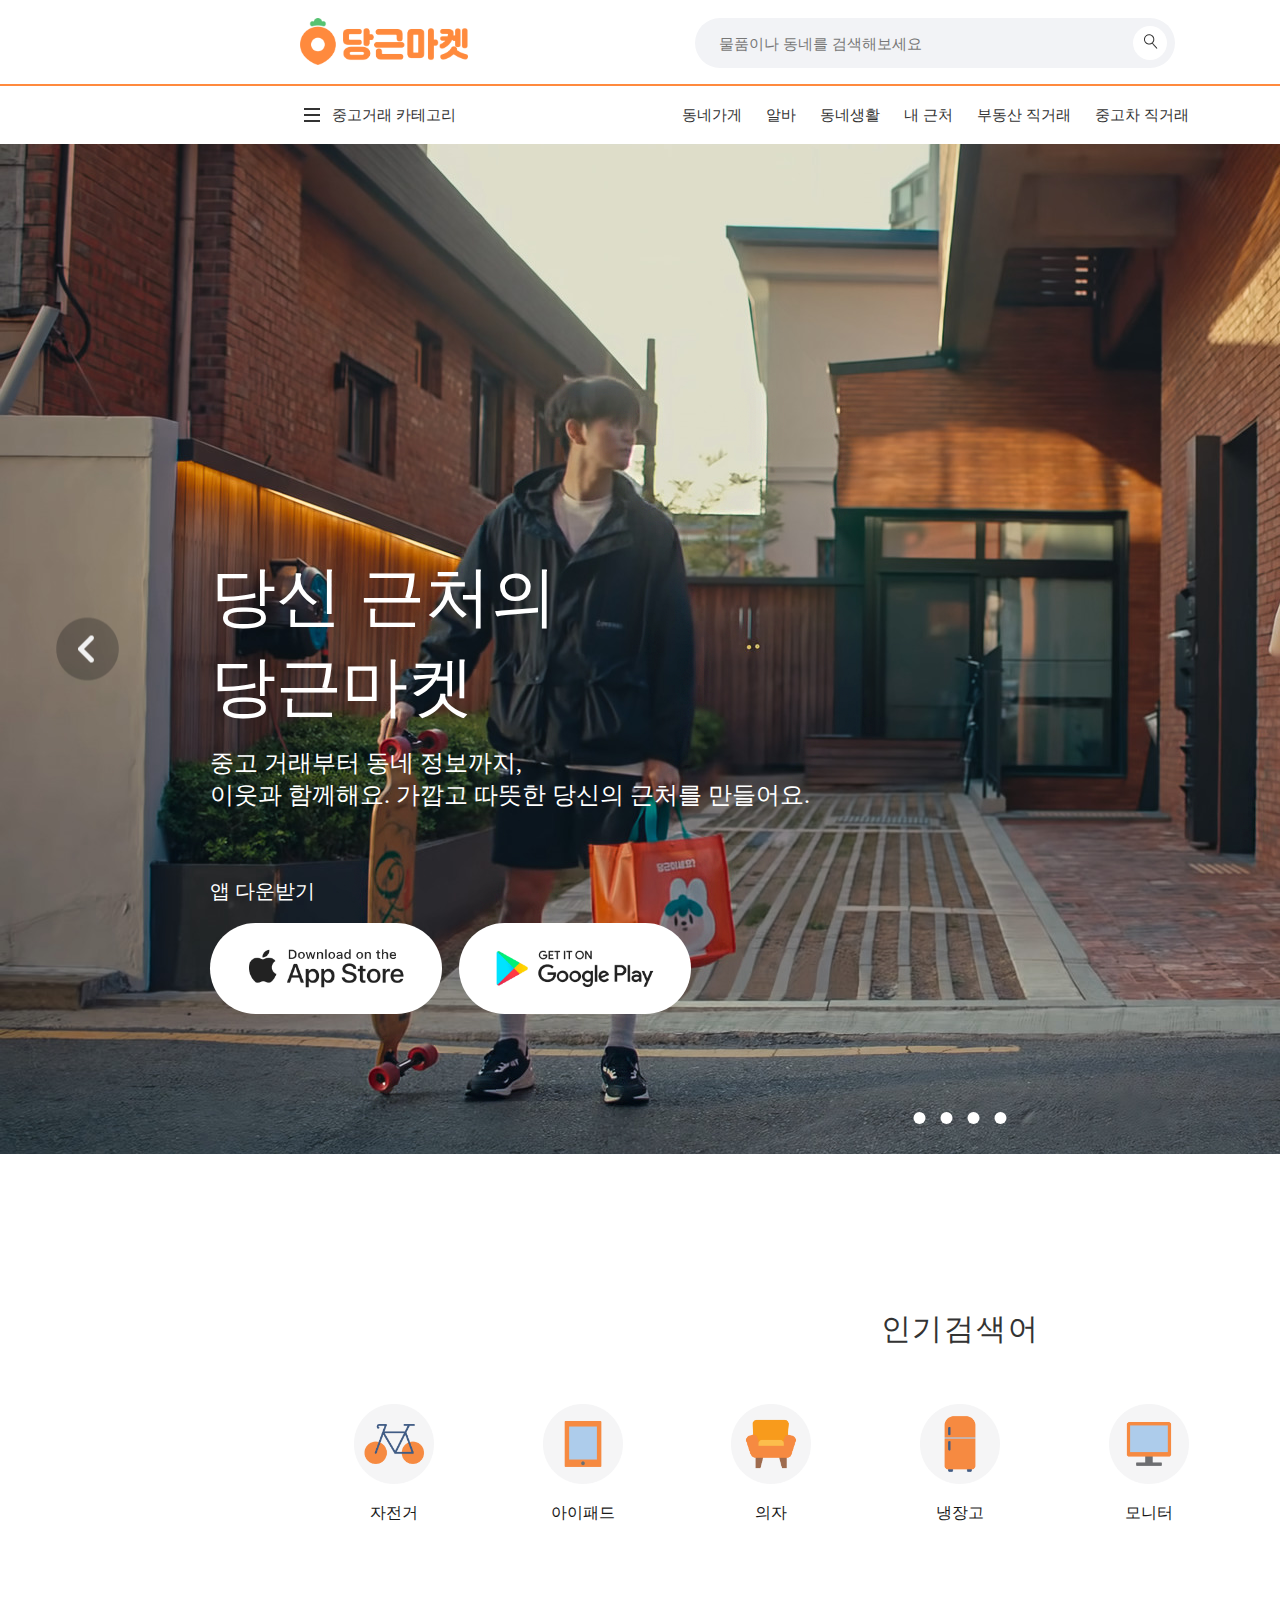
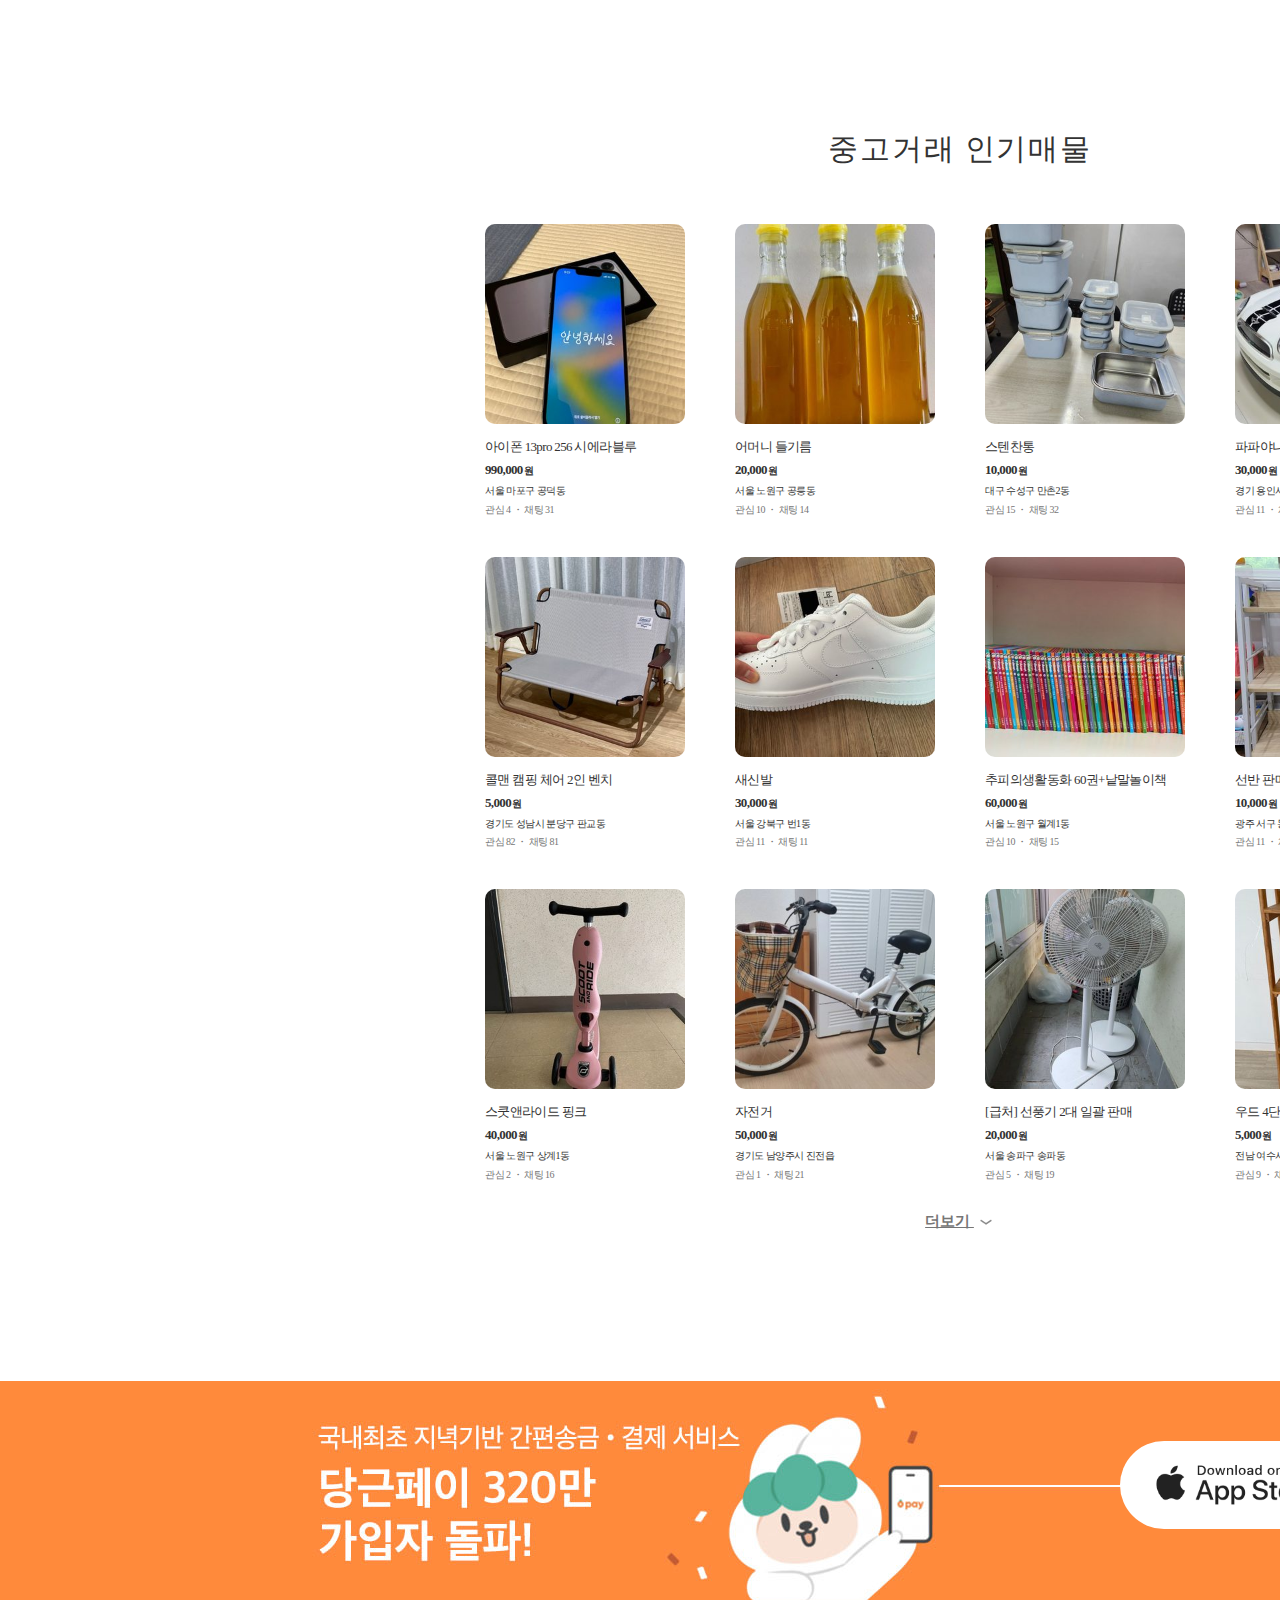
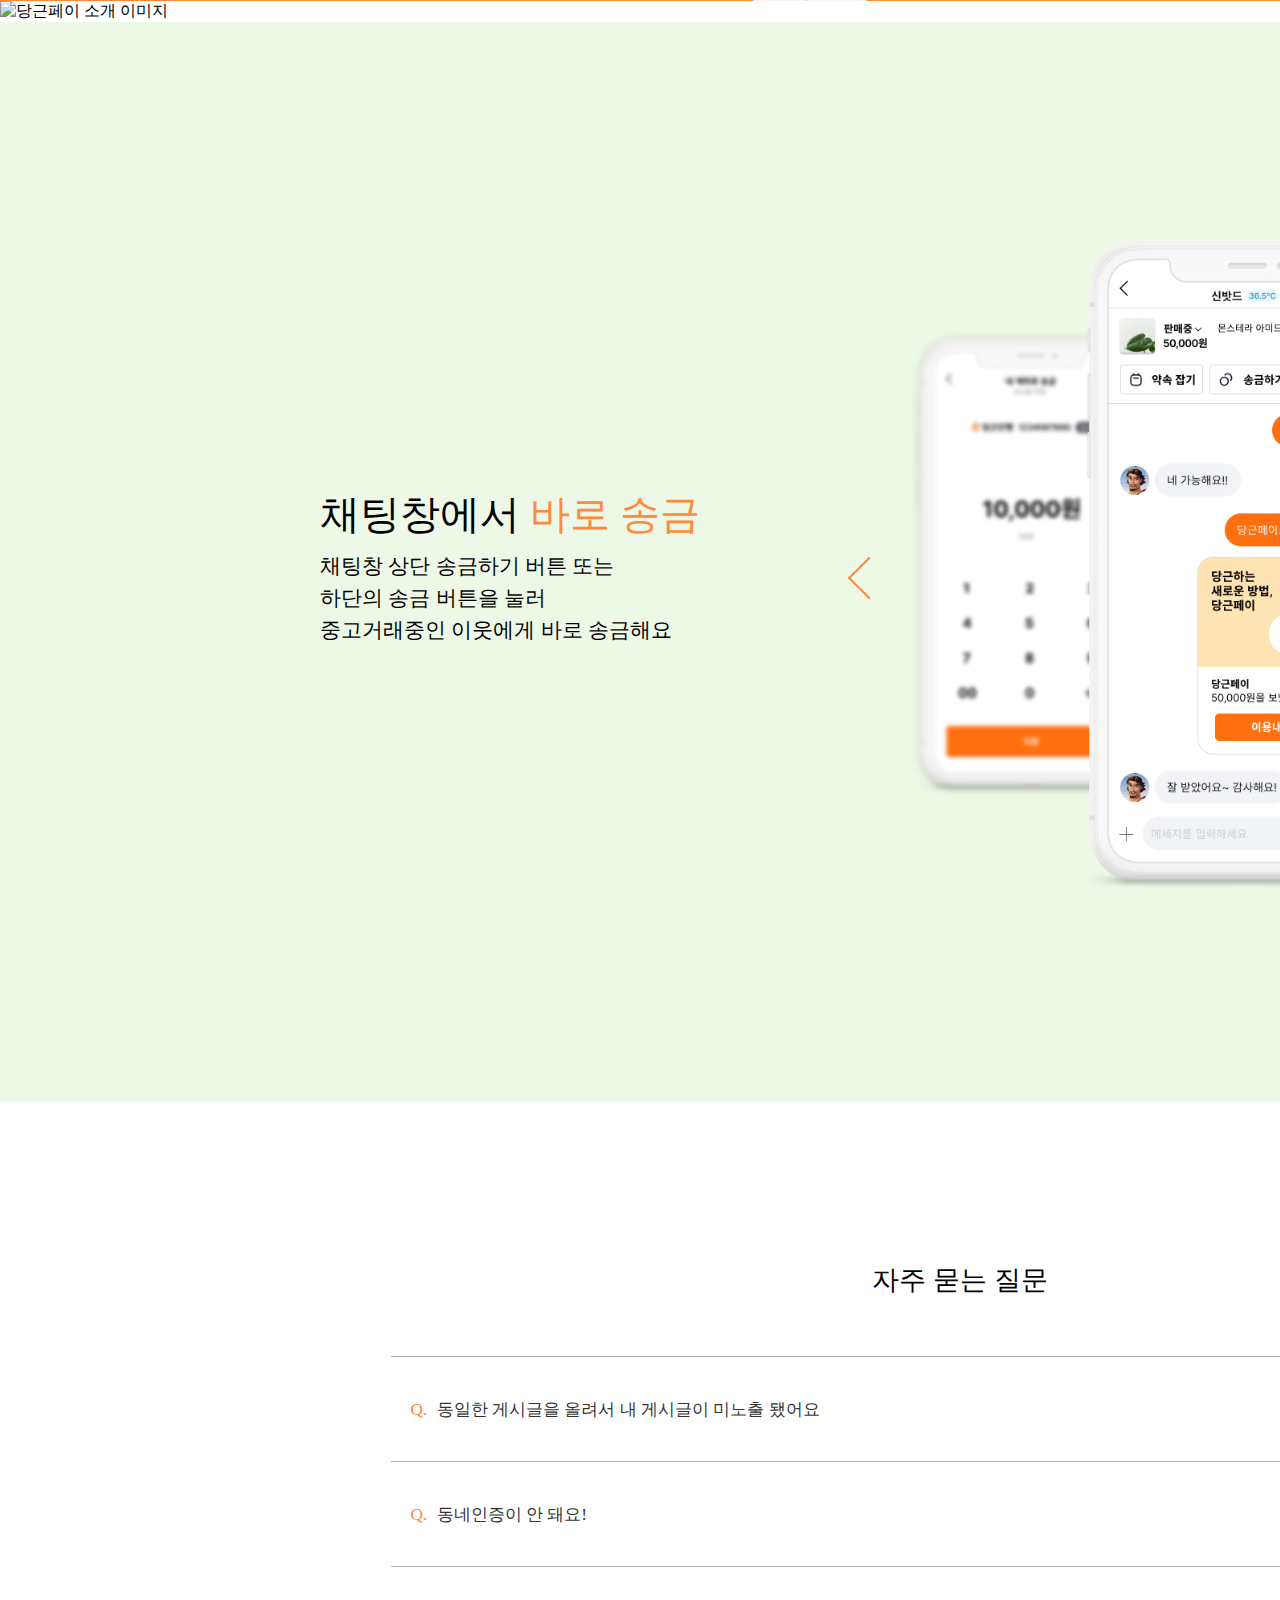
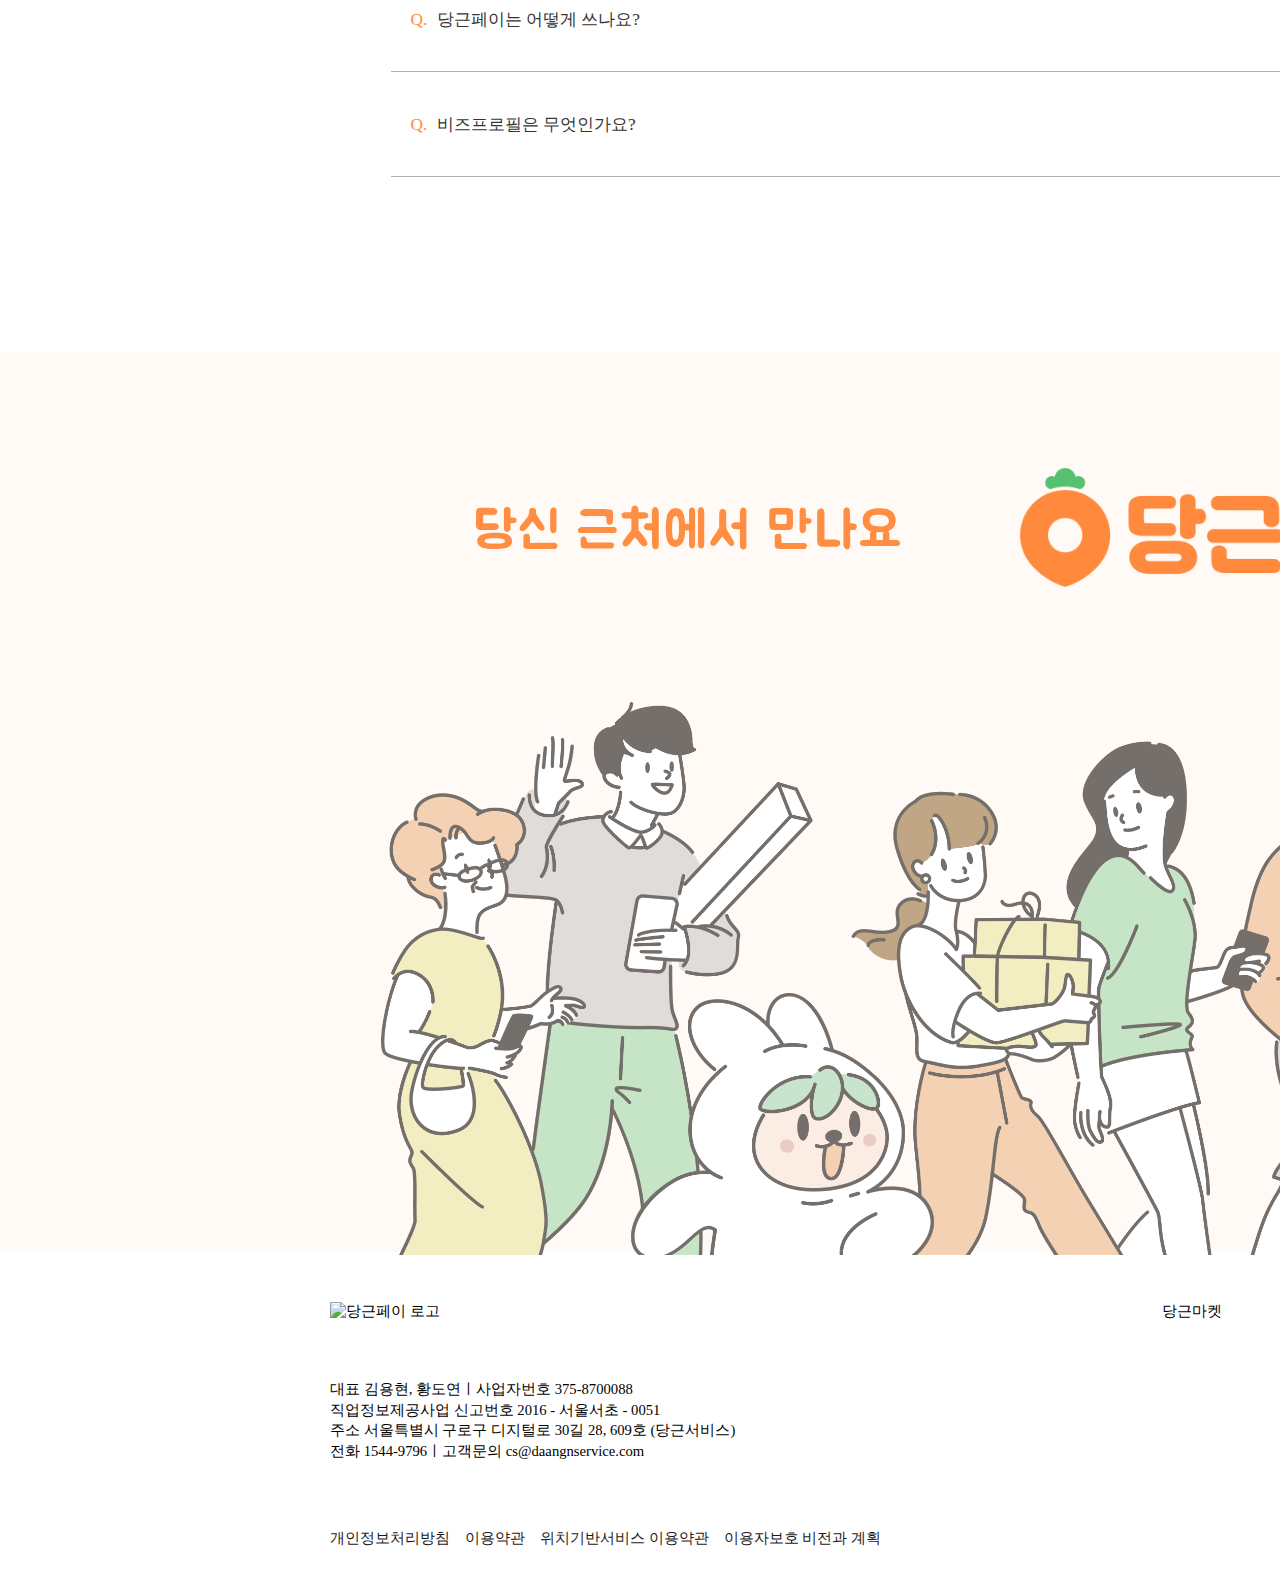
==== index.html @ 8ae9b642 "0813 20:06 지윤 수정" ====
<!DOCTYPE html>
<html lang="en">
<head>
  <meta charset="UTF-8">
  <meta http-equiv="X-UA-Compatible" content="IE=edge">
  <meta name="viewport" content="width=device-width, initial-scale=1.0">
  <meta property="og:url" content="https://jiyxxn.github.io/daangn/index.html">
  <meta property="og:title" content="당근마켓">
  <meta property="og:type" content="website">
  <meta property="og:image" content="https://github.com/jiyxxn/daangn/blob/main/images/index/source/images/main_image_04.png?raw=true">
  <meta property="og:description" content="당근마켓 포트폴리오">
  <link rel="icon" type="image/png" href="images/index/source/icon/meta.png">
  <link rel="stylesheet" href="css/index.css">
  <script src="https://code.jquery.com/jquery-latest.min.js"></script>
  <script defer src="js/main.js"></script>
  <title>당근마켓</title>
</head>
<body>
<!-- skipNavi -->
<div id="skipNavi">
  <a href="#container">본문 바로가기</a>
</div>
<!-- // skipNavi -->

<!-- wrap -->
<div id="wrap">
  <!-- header -->
  <header id="header">
    <!-- header_inner1 -->
    <div class="header_inner1">
      <!-- logo -->
      <h1 class="logo"><a href="index.html">당근마켓</a></h1>
      <!-- // logo -->

      <!-- 검색창 -->
      <div class="srch_input">
        <input type="search" placeholder="물품이나 동네를 검색해보세요" />
        <a class="bg-SEARCH" href='javascript:void(0);'>검색버튼</a>
      </div>
      <!-- // 검색창 -->

      <!-- 채팅하기 -->
      <div class="botton">
        <a href="sub3.html" target="_blank" class="btn_chat">채팅하기</a>
        <!-- //채팅하기 -->
      </div>
    </div>
    <!-- // header_inner1 -->

    <!-- header_inner2 -->
    <div class="header_inner2">
      <!-- 중고거래 카테고리 전체 -->
      <div class="category_menu" tabindex=0>
        <a href="#" class="category_title" tabindex=-1>중고거래 카테고리</a>
        <!-- menu_wrap에 on붙으면 하위메뉴 풀다운 -->
        <div class="menu_wrap">
          <ul>
            <li class="menu_title title_top" tabindex=-1><a href="sub3.html" target="_blank" tabindex=-1>인기매물</a></li>
            <!-- // 인기매물 -->

            <li class="menu_title title_life" tabindex=-1><a href='javascript:void(0);' tabindex=-1>라이프</a>
              <ul class="slide_menu cont_life">
                <li class="menu_p"><a href="sub3.html" target="_blank" tabindex=-1>생활가전</a></li>
                <li class="menu_p"><a href="sub3.html" target="_blank" tabindex=-1>스포츠/레저</a></li>
                <li class="menu_p"><a href="sub3.html" target="_blank" tabindex=-1>생활/주방</a></li>
                <li class="menu_p"><a href="sub3.html" target="_blank" tabindex=-1>티켓/교환권</a></li>
                <li class="menu_p"><a href="sub3.html" target="_blank" tabindex=-1>가구/인테리어</a></li>
                <li class="menu_p"><a href="sub3.html" target="_blank" tabindex=-1>도서</a></li>
                <li class="menu_p"><a href="sub3.html" target="_blank" tabindex=-1>유아동</a></li>
                <li class="menu_p"><a href="sub3.html" target="_blank" tabindex=-1>기타 중고물품</a></li>
                <li class="menu_p"><a href="sub3.html" target="_blank" tabindex=-1>가공식품</a></li>
              </ul>
            </li>
            <!-- // 라이프 -->

            <li class="menu_title title_digital" tabindex=-1><a href='javascript:void(0);' tabindex=-1>디지털/핸드폰</a>
              <ul class="slide_menu cont_digital">
                <li class="menu_p"><a href="sub3.html" target="_blank" tabindex=-1>디지털 기기</a></li>
                <li class="menu_p"><a href="sub3.html" target="_blank" tabindex=-1>취미/게임/음반</a></li>
                <li class="menu_p"><a href="sub3.html" target="_blank" tabindex=-1>생활/주방</a></li>
                <li class="menu_p"><a href="sub3.html" target="_blank" tabindex=-1>유아동</a></li>
                <li class="menu_p"><a href="sub3.html" target="_blank" tabindex=-1>기타 중고물품</a></li>
                <li class="menu_p"><a href="sub3.html" target="_blank" tabindex=-1>유아도서</a></li>
              </ul>
            </li>
            <!-- // 디지털/핸드폰 -->

            <li class="menu_title title_fashion"><a href='javascript:void(0);' tabindex=-1>패션</a>
              <ul class="slide_menu cont_fashion" tabindex=-1>
                <li class="menu_p"><a href="sub3.html" target="_blank" tabindex=-1>여성패션</a></li>
                <li class="menu_p"><a href="sub3.html" target="_blank" tabindex=-1>남성패션/잡화</a></li>
                <li class="menu_p"><a href="sub3.html" target="_blank" tabindex=-1>여성잡화</a></li>
                <li class="menu_p"><a href="sub3.html" target="_blank" tabindex=-1>유아동</a></li>
                <li class="menu_p"><a href="sub3.html" target="_blank" tabindex=-1>기타 중고물품</a></li>
              </ul>
            </li>
            <!-- // 패션 -->

            <li class="menu_title title_beauty"><a href='javascript:void(0);' tabindex=-1>뷰티/미용</a></li>
            <!-- // 뷰티/미용 -->

            <li class="menu_title title_pet"><a href='javascript:void(0);' tabindex=-1>반려용품</a>
              <ul class="slide_menu cont_pet">
                <li class="menu_p"><a href="sub3.html" target="_blank" tabindex=-1>반려동물용품</a></li>
                <li class="menu_p"><a href="sub3.html" target="_blank" tabindex=-1>식물</a></li>
              </ul>
            </li>
            <!-- // 반려용품 -->

            <li class="menu_title title_car"><a href='javascript:void(0);' tabindex=-1>부동산/자동차</a>
              <ul class="slide_menu cont_car">
                <li class="menu_p"><a href="sub3.html" target="_blank" tabindex=-1>삽니다</a></li>
                <li class="menu_p"><a href="sub3.html" target="_blank" tabindex=-1>부동산</a></li>
                <li class="menu_p"><a href="sub3.html" target="_blank" tabindex=-1>부동산</a></li>
              </ul>
            </li>
            <!-- // 부동산/자동차 -->
          </ul>
        </div>

        <!-- 클릭시 변경될 좌측 화살표 -->
        <a href="#" class="btn_left_arrow" tabindex=-1>중고거래 카테고리 좌측 화살표</a>
      </div>
      <!-- // 중고거래 카테고리 전체 -->

      <!-- 네비게이션 -->
      <nav id="nav">
        <ul>
          <li><a href="sub3.html" target="_blank">동네가게</a></li>
          <li><a href="sub3.html" target="_blank">알바</a></li>
          <li><a href="sub3.html" target="_blank">동네생활</a></li>
          <li><a href="sub3.html" target="_blank">내 근처</a></li>
          <li><a href="sub3.html" target="_blank">부동산 직거래</a></li>
          <li><a href="sub3.html" target="_blank">중고차 직거래</a></li>
        </ul>
      </nav>
      <!-- // 네비게이션 -->

      <!-- 탑메뉴 -->
      <ul class="topMenu">
        <li><a href="sub3.html" target="_blank">로그인</a></li>
        <li><a href="sub3.html" target="_blank">회원가입</a></li>
        <li><a href="sub3.html" target="_blank">나의당근</a></li>
      </ul>
      <!-- // 탑메뉴 -->
    </div>
    <!-- // header_inner2 -->
  </header>
  <!-- // header -->

  <!-- 배너 section -->
  <section id="banner">
    <h2 class="blind">이미지 슬라이드</h2>
    <div class="banner_wrap">
      <!-- banner_frame (배너 기차) -->
      <div class="banner_frame">
        <!-- 4번 슬라이드(복제) -->
        <section class="banner_item" id="lastClone">
          <h2 class="blind">4번 슬라이드(복제)</h2>
          <!-- 텍스트 감싸는 div -->
          <article>
            <h3>
              내 근처에서<br />
              찾는 동네 가게
            </h3>
            <ul>
              <li>우리 동네 가게를 찾고 있나요?</li>
              <li>동네 주민이 남긴 진짜 후기를 함께 확인해보세요!</li>
            </ul>
            <p class="download">앱 다운받기</p>
            <ul class="app_store">
              <li>
                <a href="sub3.html" target="_blank"><img src="images/index/source/images/button_appstore.png" alt="appstore btn" class="apple" /></a>
              </li>
              <li>
                <a href="sub3.html" target="_blank"><img src="images/index/source/images/button_googleplay.png" alt="googleplay btn" class="google" /></a>
              </li>
            </ul>
          </article>
        </section>
        <!-- // 4번 슬라이드 -->

        <!-- 1번 슬라이드 -->
        <section class="banner_item actual">
          <h2 class="blind">1번 슬라이드</h2>
          <!-- 텍스트 감싸는 div -->
          <article>
            <h3>
              당신 근처의<br />
              당근마켓
            </h3>
            <ul>
              <li>중고 거래부터 동네 정보까지,</li>
              <li>
                이웃과 함께해요. 가깝고 따뜻한 당신의 근처를 만들어요.
              </li>
            </ul>
            <p class="download">앱 다운받기</p>
            <ul class="app_store">
              <li>
                <a href="sub3.html" target="_blank"><img src="images/index/source/images/button_appstore.png" alt="appstore btn" class="apple" /></a>
              </li>
              <li>
                <a href="sub3.html" target="_blank"><img src="images/index/source/images/button_googleplay.png" alt="googleplay btn" class="google" /></a>
              </li>
            </ul>
          </article>
        </section>
        <!-- // 1번 슬라이드 -->

        <!-- 2번 슬라이드 -->
        <section class="banner_item actual">
          <h2 class="blind">2번 슬라이드</h2>
          <!-- 텍스트 감싸는 div -->
          <article>
            <h3>
              이웃과 함께하는<br />
              동네생활
            </h3>
            <ul>
              <li>중고 거래부터 동네 정보까지,</li>
              <li>
                이웃과 함께해요. 가깝고 따뜻한 당신의 근처를 만들어요.
              </li>
            </ul>
            <p class="download">앱 다운받기</p>
            <ul class="app_store">
              <li>
                <a href="sub3.html" target="_blank"><img src="images/index/source/images/button_appstore.png" alt="appstore btn" class="apple" /></a>
              </li>
              <li>
                <a href="sub3.html" target="_blank"><img src="images/index/source/images/button_googleplay.png" alt="googleplay btn" class="google" /></a>
              </li>
            </ul>
          </article>
        </section>
        <!-- // 2번 슬라이드 -->

        <!-- 3번 슬라이드 -->
        <section class="banner_item actual">
          <h2 class="blind">3번 슬라이드</h2>
          <!-- 텍스트 감싸는 div -->
          <article>
            <h3>
              우리 동네중고<br />
              직거래 마켓
            </h3>
            <ul>
              <li>동네 주민들과 가깝고 따뜻한 거래를 지금 경험해보세요.</li>
            </ul>
            <p class="download">앱 다운받기</p>
            <ul class="app_store">
              <li>
                <a href="sub3.html" target="_blank"><img src="images/index/source/images/button_appstore.png" alt="appstore btn" class="apple" /></a>
              </li>
              <li>
                <a href="sub3.html" target="_blank"><img src="images/index/source/images/button_googleplay.png" alt="googleplay btn" class="google" /></a>
              </li>
            </ul>
          </article>
        </section>
        <!-- // 3번 슬라이드 -->

        <!-- 4번 슬라이드 -->
        <section class="banner_item actual">
          <h2 class="blind">4번 슬라이드</h2>
          <!-- 텍스트 감싸는 div -->
          <article>
            <h3>
              내 근처에서<br />
              찾는 동네 가게
            </h3>
            <ul>
              <li>우리 동네 가게를 찾고 있나요?</li>
              <li>동네 주민이 남긴 진짜 후기를 함께 확인해보세요!</li>
            </ul>
            <p class="download">앱 다운받기</p>
            <ul class="app_store">
              <li>
                <a href="sub3.html" target="_blank"><img src="images/index/source/images/button_appstore.png" alt="appstore btn" class="apple" /></a>
              </li>
              <li>
                <a href="sub3.html" target="_blank"><img src="images/index/source/images/button_googleplay.png" alt="googleplay btn" class="google" /></a>
              </li>
            </ul>
          </article>
        </section>
        <!-- // 4번 슬라이드 -->

        <!-- 1번 슬라이드(복제) -->
        <section class="banner_item" id="firstClone">
          <h2 class="blind">1번 슬라이드(복제)</h2>
          <!-- 텍스트 감싸는 div -->
          <article>
            <h3>
              당신 근처의<br />
              당근마켓
            </h3>
            <ul>
              <li>중고 거래부터 동네 정보까지,</li>
              <li>
                이웃과 함께해요. 가깝고 따뜻한 당신의 근처를 만들어요.
              </li>
            </ul>
            <p class="download">앱 다운받기</p>
            <ul class="app_store">
              <li>
                <a href="sub3.html" target="_blank"><img src="images/index/source/images/button_appstore.png" alt="appstore btn" class="apple" /></a>
              </li>
              <li>
                <a href="sub3.html" target="_blank"><img src="images/index/source/images/button_googleplay.png" alt="googleplay btn" class="google" /></a>
              </li>
            </ul>
          </article>
        </section>
        <!-- // 1번 슬라이드 -->
      </div>
      <!-- // banner_frame -->
    </div>

    <!-- 배너 arrow -->
    <div class="arrow">
      <a href='javascript:void(0);' class="prev">이전 배너</a>
      <a href='javascript:void(0);' class="next">다음 배너</a>
    </div>
    <!-- 페이지네이션 -->
    <div class="rolling">
      <ul class="banner_roll">
        <li>
          <a href='javascript:void(0);' data-slide-index="1">1번 배너</a>
        </li>
        <li>
          <a href='javascript:void(0);' data-slide-index="2">2번 배너</a>
        </li>
        <li>
          <a href='javascript:void(0);' data-slide-index="3">3번 배너</a>
        </li>
        <li>
          <a href='javascript:void(0);' data-slide-index="4">4번 배너</a>
        </li>
      </ul>
    </div>
  </section>
  <!-- // 배너 section -->
  
  <main id="container">
    <section class="contents">
      <h2 class="blind">인기검색어</h2>
      <!-- 인기검색어 -->
      <article class="popular_search_words">
        <h3 class="title_psw"><a href="sub3.html" target="_blank">인기검색어</a></h3>
        <div class="graphics_psw">
          <div class="bundle_psw">
              <a href="sub3.html" target="_blank">
                <img src="images/index/png/icon_psw_bicycle.png" alt="인기검색어 자전거 바로가기">
                <span>자전거</span>
              </a>
          </div>
          <div class="bundle_psw">
              <a href="sub3.html" target="_blank">
                <img src="images/index/png/icon_psw_pad.png" alt="인기검색어 아이패드 바로가기">
                <span>아이패드</span>
              </a>
          </div>
          <div class="bundle_psw">
              <a href="sub3.html" target="_blank">
                <img src="images/index/png/icon_03.png" alt="인기검색어 의자 바로가기">
                <span>의자</span>
              </a>
          </div>
          <div class="bundle_psw">
            <a href="sub3.html" target="_blank">
              <img src="images/index/png/icon_psw_refrigerator.png" alt="인기검색어 냉장고 바로가기">
              <span>냉장고</span>
            </a>
          </div>
          <div class="bundle_psw">
            <a href="sub3.html" target="_blank">
              <img src="images/index/png/icon_psw_moniter.png" alt="인기검색어 모니터 바로가기">
              <span>모니터</span>
            </a>
          </div>
          <div class="bundle_psw">
            <a href="sub3.html" target="_blank"> 
              <img src="images/index/png/icon_psw_padding.png" alt="인기검색어 패딩 바로가기">
              <span>패딩</span>
            </a>
          </div>
          <div class="bundle_psw">
            <a href="sub3.html" target="_blank">
              <img src="images/index/png/icon_psw_desk.png" alt="인기검색어 책상 바로가기">
              <span>책상</span>
            </a>
          </div>
        </div>   
        <!-- //.graphics_psw -->
      </article>
      <!-- //.popular_search_words -->
  
      <!-- 중고거래 인기매물 -->
      <article class="sec_hand_transaction">
        <h3><a href="sub3.html" target="_blank">중고거래 인기매물</a></h3>
        <div class="wrap_sht">
          <!-- 중고거래 인기매물 첫번째 줄 시작 -->
          <ul class="list_row_sht">
            <li>
              <a href="sub3.html" target="_blank">
                <img src="images/index/product_img/pro_img_05.jpeg" alt="아이폰 13pro">
                <p class="title_sht">아이폰 13pro 256 시에라블루</p>
                <p class="price_sht">
                  <span>990,000</span><span>원</span>
                </p>
                <p class="address_sht">서울 마포구 공덕동</p>
                <p class="chat_sht">관심 4 ・ 채팅 31</p>
              </a>
            </li>
            <li>
              <a href="sub3.html" target="_blank">
                <img src="images/index/product_img/pro_img_04.jpeg" alt="어머니 들기름">
                <p class="title_sht">어머니 들기름</p>
                <p class="price_sht">
                  <span>20,000</span><span>원</span>
                </p>
                <p class="address_sht">서울 노원구 공릉동</p>
                <p class="chat_sht">관심 10 ・ 채팅 14</p>
              </a>
            </li>
            <li>
              <a href="sub3.html" target="_blank">
                <img src="images/index/product_img/pro_img_03.jpeg" alt="스텐찬통">
                <p class="title_sht">스텐찬통</p>
                <p class="price_sht">
                  <span>10,000</span><span>원</span>
                </p>
                <p class="address_sht">대구 수성구 만촌2동</p>
                <p class="chat_sht">관심 15 ・ 채팅 32</p>
              </a>
            </li>
            <li>
              <a href="sub3.html" target="_blank">
                <img src="images/index/product_img/pro_img_02.jpeg" alt="미니 쿠퍼 푸쉬카">
                <p class="title_sht">파파야나인 미니 쿠퍼 푸쉬카</p>
                <p class="price_sht">
                  <span>30,000</span><span>원</span>
                </p>
                <p class="address_sht">경기 용인시 기흥구 서천동</p>
                <p class="chat_sht">관심 11 ・ 채팅 28</p>
              </a>
            </li>
            <li>
              <a href="sub3.html" target="_blank">
                <img src="images/index/product_img/pro_img_01.jpeg" alt="콜맨 캠핑 체어">
                <p class="title_sht">콜맨 캠핑 체어 2인 벤치</p>
                <p class="price_sht">
                  <span>5,000</span><span>원</span>
                </p>
                <p class="address_sht">경기도 성남시 분당구 판교동</p>
                <p class="chat_sht">관심 82 ・ 채팅 81</p>
              </a>
            </li>
            <li>
              <a href="sub3.html" target="_blank">
                <img src="images/index/product_img/pro_img_08.jpeg" alt="새신발">
                <p class="title_sht">새신발</p>
                <p class="price_sht">
                  <span>30,000</span><span>원</span>
                </p>
                <p class="address_sht">서울 강북구 번1동</p>
                <p class="chat_sht">관심 11 ・ 채팅 11</p>
              </a>
            </li>
            <li>
              <a href="sub3.html" target="_blank">
                <img src="images/index/product_img/pro_img_07.jpeg" alt="추피의생활동화">
                <p class="title_sht">추피의생활동화 60권+낱말놀이책</p>
                <p class="price_sht">
                  <span>60,000</span><span>원</span>
                </p>
                <p class="address_sht">서울 노원구 월계1동</p>
                <p class="chat_sht">관심 10 ・ 채팅 15</p>
              </a>
            </li>
            <li>
              <a href="sub3.html" target="_blank">
                <img src="images/index/product_img/pro_img_06.jpeg" alt="선반">
                <p class="title_sht">선반 판매</p>
                <p class="price_sht">
                  <span>10,000</span><span>원</span>
                </p>
                <p class="address_sht">광주 서구 동천동</p>
                <p class="chat_sht">관심 11 ・ 채팅 14</p>
              </a>
            </li>
            <li>
              <a href="sub3.html" target="_blank">
                <img src="images/index/product_img/pro_img_11.jpeg" alt="스쿳앤라이드 핑크">
                <p class="title_sht">스쿳앤라이드 핑크</p>
                <p class="price_sht">
                  <span>40,000</span><span>원</span>
                </p>
                <p class="address_sht">서울 노원구 상계1동</p>
                <p class="chat_sht">관심 2 ・ 채팅 16</p>
              </a>
            </li>
            <li>
              <a href="sub3.html" target="_blank">
                <img src="images/index/product_img/pro_img_12.jpeg" alt="자전거">
                <p class="title_sht">자전거</p>
                <p class="price_sht">
                  <span>50,000</span><span>원</span>
                </p>
                <p class="address_sht">경기도 남양주시 진전읍</p>
                <p class="chat_sht">관심 1 ・ 채팅 21</p>
              </a>
            </li>
            <li>
              <a href="sub3.html" target="_blank">
                <img src="images/index/product_img/pro_img_10.jpeg" alt="선풍기 2대">
                <p class="title_sht">[급처] 선풍기 2대 일괄 판매</p>
                <p class="price_sht">
                  <span>20,000</span><span>원</span>
                </p>
                <p class="address_sht">서울 송파구 송파동</p>
                <p class="chat_sht">관심 5 ・ 채팅 19</p>
              </a>
            </li>
            <li>
              <a href="sub3.html" target="_blank">
                <img src="images/index/product_img/pro_img_09.jpeg" alt="우드 선반">
                <p class="title_sht">우드 4단 선반</p>
                <p class="price_sht">
                  <span>5,000</span><span>원</span>
                </p>
                <p class="address_sht">전남 여수시 웅천동</p>
                <p class="chat_sht">관심 9 ・ 채팅 20</p>
              </a>
            </li>
          </ul>
        </div> 
        <!-- //.wrap_01_sht -->
  
        <a href="#" class="text_more_wrap">더보기
          <img src="images/index/source/icon/arrow_top.png" alt="더보기">
        </a>
  
        <!-- 중고거래 인기매물 더보기 숨김 블록 시작 -->
        <div class="wrap_sht_02">
          <!-- 중고거래 인기매물 더보기 숨김 블록 첫번째 줄 시작 -->
          <ul class="list_row_sht">
            <li>
              <a href="sub3.html" target="_blank">
                <img src="images/index/product_img/pro_img_16.jpeg" alt="디올가방">
                <p class="title_sht">디올가방 반의반값으로 팔아요</p>
                <p class="price_sht">
                  <span>600,000</span><span>원</span>
                </p>
                <p class="address_sht">부산 부산진구 부전제2동</p>
                <p class="chat_sht">관심 30 ・ 채팅 5</p>
              </a>
            </li>
            <li class="bundle_sht">
              <a href="sub3.html" target="_blank">
                <img src="images/index/product_img/pro_img_15.jpeg" alt="아임삭 충전 임팩트 드라이버">
                <p class="title_sht">아임삭 충전 임팩트 드라이버</p>
                <p class="price_sht">
                  <span>20,000</span><span>원</span>
                </p>
                <p class="address_sht">인천 서구 경서동</p>
                <p class="chat_sht">관심 7 ・ 채팅 8</p>
              </a>
            </li>
            <li>
              <a href="sub3.html" target="_blank">
                <img src="images/index/product_img/pro_img_14.jpeg" alt="캠핑">
                <p class="title_sht">캠핑 접습니다</p>
                <p class="price_sht">
                  <span>123</span><span>원</span>
                </p>
                <p class="address_sht">경기도 평택시 비전동</p>
                <p class="chat_sht">관심 52 ・ 채팅 57</p>
              </a>
            </li>
            <li>
              <a href="sub3.html" target="_blank">
                <img src="images/index/product_img/Pro_img_13.jpeg" alt="스쿳앤라이드">
                <p class="title_sht">스쿳앤라이드 팝니다</p>
                <p class="price_sht">
                  <span>50,000</span><span>원</span>
                </p>
                <p class="address_sht">경기도 부천시 송내동</p>
                <p class="chat_sht">관심 4 ・ 채팅 20</p>
              </a>
            </li>
            <li>
              <a href="sub3.html" target="_blank">
                <img src="images/index/product_img/pro_img_17.jpeg" alt="아세아 승용관리기">
                <p class="title_sht">아세아 승용관리기 팝니다</p>
                <p class="price_sht">
                  <span>870,000</span><span>원</span>
                </p>
                <p class="address_sht">경북 포항시 북구 용흥동</p>
                <p class="chat_sht">관심 8 ・ 채팅 26</p>
              </a>
            </li>
            <li>
              <a href="sub3.html" target="_blank">
                <img src="images/index/product_img/pro_img_27.jpeg" alt="쇼핑몰  촬영용 슈즈">
                <p class="title_sht">쇼핑몰 촬영용 슈즈 정리합니다</p>
                <p class="price_sht">
                  <span>3,000</span><span>원</span>
                </p>
                <p class="address_sht">부산 부산진구 전포동</p>
                <p class="chat_sht">관심 38 ・ 채팅 32</p>
              </a>
            </li>
            <li>
              <a href="sub3.html" target="_blank">
                <img src="images/index/product_img/pro_img_19.jpeg" alt="베트남 동 팝니다">
                <p class="title_sht">베트남 동 팝니다</p>
                <p class="price_sht">
                  <span>130,000</span><span>원</span>
                </p>
                <p class="address_sht">부산 동래구 안락제2동</p>
                <p class="chat_sht">관심 2 ・ 채팅 15</p>
              </a>
            </li>
            <li>
              <a href="sub3.html" target="_blank">
                <img src="images/index/product_img/pro_img_18.jpeg" alt="제습기">
                <p class="title_sht">제습기</p>
                <p class="price_sht">
                  <span>70,000</span><span>원</span>
                </p>
                <p class="address_sht">전북 군산시 경암동</p>
                <p class="chat_sht">관심 12 ・ 채팅 8</p>
              </a>
            </li>
            <li>
              <a href="sub3.html" target="_blank">
                <img src="images/index/product_img/pro_img_24.jpeg" alt="한샘 수납장">
                <p class="title_sht">한샘 수납장</p>
                <p class="price_sht">
                  <span>10,000</span><span>원</span>
                </p>
                <p class="address_sht">인천 부평구 십정1동</p>
                <p class="chat_sht">관심 28・ 채팅 16</p>
              </a>
            </li>
            <li>
              <a href="sub3.html" target="_blank">
                <img src="images/index/product_img/pro_img_30.jpeg" alt="헬렌카민스키 모자">
                <p class="title_sht">헬렌카민스키 모자 팝니다</p>
                <p class="price_sht">
                  <span>30,000</span><span>원</span>
                </p>
                <p class="address_sht">경남 창원시 마산회원구 회원1동</p>
                <p class="chat_sht">관심 35 ・ 채팅 35</p>
              </a>
            </li>
            <li>
              <a href="sub3.html" target="_blank">
                <img src="images/index/product_img/pro_img_22.jpeg" alt="삼성비스포크 냉장고">
                <p class="title_sht">삼성비스포크 냉장고, 냉동고</p>
                <p class="price_sht">
                  <span>350,000</span><span>원</span>
                </p>
                <p class="address_sht">경기도 파주시 야당동</p>
                <p class="chat_sht">관심 35 ・ 채팅 8</p>
              </a>
            </li>
            <li>
              <a href="sub3.html" target="_blank">
                <img src="images/index/product_img/pro_img_32.jpeg" alt="헌터 레인부츠">
                <p class="title_sht">헌터 레인부츠 네이비 UK4</p>
                <p class="price_sht">
                  <span>35,000</span><span>원</span>
                </p>
                <p class="address_sht">서울 강북구 송중동</p>
                <p class="chat_sht">관심 6 ・ 채팅 12</p>
              </a>
            </li>
          </ul>
    
        </div>
        <a href="#" class="text_downsize_wrap">
          줄이기
          <img src="images/index/source/icon/arrow_top.png" alt="줄이기">
        </a>
        <!-- //.wrap_02_sht -->
      </article>
      <!-- //.sec_hand_transaction -->
  
      <!-- 띠배너 -->
      <article class="banner_line_img">
        <h3 class="blind">당근페이 320만 가입자 돌파 배너</h3>
        <img src="images/index/source/images/banner_12.jpg" alt="띠배너"/>
        <div class="button_img button_img_1">
          <img src="images/index/source/images/button_appstore.png" alt="앱스토어"/>
        </div>
        <div class="button_img button_img_2">
          <img src="images/index/source/images/button_googleplay.png" alt="구글플레이"/>
        </div>
      </article>
    </section>
    <!-- //secion.contents -->
    <!-- 당근페이 메인 이미지 -->
    <section class="pay_intro">
      <h2 class="blind">당근페이를 소개합니다</h2>
      <article class="pay-main-img">
        <h3 class="blind">당근페이 메인 이미지</h3>
        <img src="./images/index/source/images/dangeunpay_mainimage.svg" alt="당근페이 소개 이미지">
      </article>
    </section>
    <!-- //당근페이 메인 이미지 -->
    <!-- 당근페이 상세 화면 -->
    <section>
      <h2 class="blind">채팅창에서 바로 송금</h2>
      <article class="pay-detail-img">
        <h3 class="blind">당근페이 상세 설명</h3>
        <div class="pay-detail-inner">
          <!-- 당근페이 캐러셀 이미지 -->
          <ul class="product-carousel">
            <li class="item1"><img src="./images/index/source/images/dangeunpay1.png" alt="당근페이 송금하기 이미지"></li>
            <li class="item2"><img src="./images/index/source/images/dangeunpay2.png" alt="당근페이 송금하기 이미지"></li>
            <li class="item3"><img src="./images/index/source/images/dangeunpay3.png" alt="당근페이 송금하기 이미지"></li>
            <li class="item4"><img src="./images/index/source/images/dangeunpay4.png" alt="당근페이 송금하기 이미지"></li>
          </ul>
          <!-- 캐러셀 방향키 -->
          <div class="product-carousel-nav">
            <button class="carousel-nav prev">캐러셀 이전 버튼</button>
            <button class="carousel-nav next">캐러셀 다음 버튼</button>
          </div>
          <!-- 당근페이 텍스트 -->
          <div class="pay-detail-txt">
            <p class="pay-title">채팅창에서 <span>바로 송금</span></p>
            <p class="pay-subtitle">채팅창 상단 송금하기 버튼 또는 <br>
                하단의 송금 버튼을 눌러<br>
                중고거래중인 이웃에게 바로 송금해요
            </p>
          </div>
        </div>
      </article>
    </section>
    <!-- //당근페이 상세 화면 -->

    <!-- 자주 묻는 질문 -->
    <section>
      <h2 class="blind">자주 묻는 질문</h2>
      <article class="faq">
        <h3 class="faq-main-txt">자주 묻는 질문</h3>
        <div class="accordion-wrap">
          <!-- 첫번째 질문 -->
          <div class="que">
            <a href="#"><span>동일한 게시글을 올려서 내 게시글이 미노출 됐어요</span></a>
            <div class="arrow-wrap">
              <span class="arrow-plus">+</span>
            </div>
          </div>
          <div class="anw">
            <p>15회의 끌어올리기 횟수를 채우지 않고 동일한 게시글을 여러 번 작성하면 홈 화면에 노출되지 않아요.<br>
              (숨김 또는 삭제 후 게시글을 작성했더라도 동일한 게시글을 여러 번 작성했다면 중복 게시글로 분류되어 미노출 됩니다.)<br>
              <br>
              미노출 처리된 게시글을 다시 노출하는 방법을 안내해 드릴게요.<br>
              <br>
              1. 제일 처음 작성한 게시글을 찾아서 끌어올리기 해주세요.<br>
              1-1. 나머지 중복 게시글(숨김글 포함)의 상태를 [거래완료] 로 바꿔 주세요.<br>
              <br>
              2. 이미 제일 처음 작성한 게시글을 포함하여 나머지 중복 게시글을 1개라도 삭제했다면 모든 중복 게시글을 삭제해주세요.<br>
              2-1. 7~10일이 지난 뒤 다시 작성 해주시길 바랍니다.<br>
              <br>
              게시글을 홈 화면에 노출하고 싶다면 새롭게 게시글을 작성하는 대신 기한을 지켜 끌어올리기 해주시길 바랍니다. 🙂
            </p>
          </div>
          <!-- 두번째 질문 -->
          <div class="que">
            <a href="#"><span>동네인증이 안 돼요!</span></a>
            <div class="arrow-wrap">
              <span class="arrow-plus">+</span>
            </div>
          </div>
          <div class="anw">
            <p>동네인증을 하기 전에 현재 내 위치가 인증하려는 동네(접속하려는 동네)에 있는지 확인해주세요. <br>
                  인증하려는 동네(접속하려는 동네)와 현재 내 위치가 다르다면 인증에 실패해요. 해당 동네에 있을 때 인증해주시길 바랄게요. 🙂<br>
                  <br><br>
                <span class="main-color">동네인증이 안 되는 경우</span>를 확인하고 싶다면, <span class="main-color pointer">여기</span>를 확인해 주세요
            </p>
          </div>
          <!-- 세번째 질문 -->
          <div class="que">
            <a href="#"><span>당근페이는 어떻게 쓰나요?</span></a>
            <div class="arrow-wrap">
              <span class="arrow-plus">+</span>
            </div>
          </div>
          <div class="anw">
            <p class="qna-bold">당근페이 가입하기</p>
            <ul>
              <li>[나의당근] → [중고거래는 이제 당근페이로 해보세요!] 에서 가입하실 수 있어요.</li>
              <li>당근페이는 1인당 1개의 계정만 생성할 수 있는 점 참고해 주세요.</li>
            </ul>
            <div class="qna-img-wrap">
              <img src="./images/index/source/images/qna_img1.png" alt="당근페이 가입하기">
            </div>
            <p class="qna-bold">당근머니 송금</p>
            <ul>
              <li>채팅창 상단 '송금하기' 버튼 또는 하단의 + 버튼 → '송금' 버튼을 눌러 거래 상대방에게 바로 송금하세요.</li>
              <li>금액 확인 후 6자리 비밀번호만 입력하면 돼요.</li>
              <li>한 번 보낸 송금은 취소할 수 없어요.</li>
            </ul>
            <div class="qna-img-wrap">
              <img src="./images/index/source/images/qna_img2.png" alt="당근머니 송금">
            </div>
            <p class="qna-bold">계좌송금</p>
            <ul>
              <li>[나의당근] 화면의 계좌송금 혹은 [당근페이 홈] 화면의 계좌송금 버튼을 눌러 계좌번호 송금을 할 수 있어요.</li>
              <li>금액 확인 후 6자리 비밀번호만 입력하면 돼요.</li>
              <li>한 번 보낸 송금은 취소할 수 없어요.</li>
            </ul>
            <div class="qna-img-wrap">
              <img src="./images/index/source/images/qna_img3.png" alt="계좌송금">
            </div>
            <p class="qna-bold">내 계좌로 송금</p>
            <ul>
              <li>당근머니 잔액은 언제든지 수수료 없이 내 계좌로 보낼 수 있어요.</li>
              <li>내 계좌로 보내기 위해서는 내 은행 계좌를 당근페이에 등록하는 인증 과정이 필요해요.</li>
            </ul>
            <div class="qna-img-wrap">
              <img src="./images/index/source/images/qna_img4.png" alt="내 계좌로 송금">
            </div>
          </div>
          <!-- 네번째 질문 -->
          <div class="que">
            <a href="#"><span>비즈프로필은 무엇인가요?</span></a>
            <div class="arrow-wrap">
              <span class="arrow-plus">+</span>
            </div>
          </div>
          <div class="anw">
            <p>비즈프로필이 궁금하다면, <span class="main-color pointer">여기</span>를 확인해 주세요.</p>
          </div>
        </div>
        <a class="faq-button">문의하기</a>
      </article>
    </section>
    <!-- 자주 묻는 질문 -->
    
    <!-- 푸터 상단 이미지 -->
    <div class="foot-img-container">
      <div class="foot-slogan">
        <img src="./images/index/source/images/footer_imgfont.svg" alt="당신근처에서 만나요">
        <img src="./images/index/source/images/logo_main.png" alt="당근 마켓 하단 로고">
      </div>
      <div class="foot-img">
        <img src="images/index/source/images/footer_image.png" alt="당근 마켓 푸터 이미지">
      </div>
    </div>    
  </main>
  <!-- //container -->
  <!-- footer -->
  <footer>
    <div class="foot-container">
      <div class="foot_inner">
        <div class="footer-left">
          <div class="pay-logo">
            <img src="images/index/source/images/danguenpay_logo.png" alt="당근페이 로고">
          </div>
          <address>
              <span>대표 김용현, 황도연ㅣ사업자번호 375-8700088 </span><br>
              <span>직업정보제공사업 신고번호 2016 - 서울서초 - 0051</span> <br>
              <span>주소 서울특별시 구로구 디지털로 30길 28, 609호 (당근서비스)</span><br>
              <span>전화 1544-9796ㅣ고객문의 cs@daangnservice.com</span>
          </address>
          <ul class="foot-txt">
            <li><a href="sub3.html" target="_blank">개인정보처리방침</a></li>
            <li><a href="sub3.html" target="_blank">이용약관</a></li>
            <li><a href="sub3.html" target="_blank">위치기반서비스 이용약관</a></li>
            <li><a href="sub3.html" target="_blank">이용자보호 비전과 계획</a></li>
          </ul>
        </div>
        <div class="footer-middle">당근마켓</div>
        <div class="footer-right">
          <div class="foot-txt">당근페이 고객센터 &nbsp; 1877-9735 <br>
              운영시간 : 평일 10:00 - 19:00<br>
              (점심시간 13:00 - 14:00)</div>
          <div class="foot-txt">당근페이 금융피해신고 &nbsp; 1877-9734 <br>
              운영시간 : 평일 10:00 - 익일 02:00 <br>
              (점심시간 13:00 - 14:00)</div>
          <ul class="foot-txt">
            <li><a href="sub3.html" target="_blank">제휴 문의</a></li>
            <li><a href="sub3.html" target="_blank">광고 문의</a></li>
            <li><a href="sub3.html" target="_blank">PR 문의</a></li>
            <li><a href="sub3.html" target="_blank">IR 문의</a></li>
          </ul>
        </div>
      </div>
    </div>
  </footer>
  <!-- //footer -->
</div>
<!-- // wrap -->

</body>
</html>
---- css/index.css ----
@import url(reset.css);

@font-face {
  font-family: 'GmarketSansMedium';
  src: url('https://cdn.jsdelivr.net/gh/projectnoonnu/noonfonts_2001@1.1/GmarketSansMedium.woff') format('woff');
  font-weight: normal;
  font-style: normal;
}

@font-face {
  font-family: 'GmarketSansBold';
  src: url('https://cdn.jsdelivr.net/gh/projectnoonnu/noonfonts_2001@1.1/GmarketSansBold.woff') format('woff');
  font-weight: 700;
  font-style: normal;
}

@font-face {
  font-family: 'Pretendard-Regular';
  src: url('https://cdn.jsdelivr.net/gh/Project-Noonnu/noonfonts_2107@1.1/Pretendard-Regular.woff') format('woff');
  font-weight: 400;
  font-style: normal;
}

@font-face {
  font-family: 'Pretendard-Light';
  src: url('https://cdn.jsdelivr.net/gh/Project-Noonnu/noonfonts_2107@1.1/Pretendard-Light.woff') format('woff');
  font-weight:400;
  font-style: normal;
}
@font-face {
  font-family: 'Pretendard-SemiBold';
  src: url('https://cdn.jsdelivr.net/gh/Project-Noonnu/noonfonts_2107@1.1/Pretendard-SemiBold.woff') format('woff');
  font-weight:600;
  font-style: normal;
}
@font-face {
  font-family: 'Pretendard-Bold';
  src: url('https://cdn.jsdelivr.net/gh/Project-Noonnu/noonfonts_2107@1.1/Pretendard-Bold.woff') format('woff');
  font-weight: 700;
  font-style: normal;
}

/* common */
a {
  text-decoration: none;
  color: #333;
}

#wrap {
  position: relative;
  overflow: hidden;
}

/* 지수 */
/* header */
#header {
  position: relative;
  width: 1920px;
}
.header_inner1,
.header_inner2 {
  display: flex;
  align-items: center;
  justify-content: space-between;
  position: relative;
  width: 1320px;
  max-width: 1320px;
  margin: 0 auto;
  padding: 17px 15px;
}
/* 주황색 라인 */
.header_inner1::after {
  content: "";
  display: block;
  position: absolute;
  left: 50%;
  transform: translateX(-50%);
  bottom: 0;
  width: 1920px;
  height: 2px;
  background-color: #ff8a3d;
}

/* 로고 */
h1.logo>a {
  display: inline-block;
  width: 168px;
  height: 47px;
  background: url(../images/index/source/images/logo_main.png) no-repeat 0 0;
  background-size: contain;
  text-indent: -9999px; overflow:hidden;
}

/* 검색창 */
.srch_input {
  display: flex;
  position: relative;
  align-items: center;
  justify-content: space-between;
  left: -55px;
  width: 480px;
  height: 50px;
  padding: 8px;
  box-sizing: border-box;
  border-radius: 100px;
  background-color: #f2f3f6;
  text-indent: -9999px;
}
.srch_input input {
  flex: 1;
  border: 0;
  background-color: transparent;
  color: black;
  font-size: 15px;
  text-indent: 14px;
}
.srch_input input:focus,
.srch_input input:active {
  outline: none;
}
.srch_input input::placeholder {
  color: #777;
  font-family: 'Pretendard-Regular';
}
/* x 버튼 삭제 */
input::-webkit-search-decoration,
input::-webkit-search-cancel-button,
input::-webkit-search-results-button,
input::-webkit-search-results-decoration{
	display:none;
}

.bg-SEARCH {
  display: block;
  position: relative;
  width: 34px;
  height: 34px;
  background-color: #fff;
  border-radius: 100px;
}
.bg-SEARCH::after {
  content: "";
  display: block;
  position: absolute;
  top: 15px;
  left: 19px;
  width: 18px;
  height: 18px;
  background: url("../images/index/source/icon/css_sprites.png") -53px -117px;
  transform: translate(-50%, -50%);
  z-index: 5;
}

/* 채팅하기 */
.btn_chat {
  display: block;
  padding: 17px 24px 16px;
  background-color: #ff8a3d;
  border-radius: 100px;
  color: #fff;
  font-family: 'GmarketSansMedium';
  font-size: 15px;
}

/* 주메뉴 */
#nav ul {
  display: flex;
  align-items: center;
  gap: 24px;
  line-height: 0px;
  font-size: 15px;
  font-family: 'GmarketSansMedium';
}
#nav ul li a:hover {
  color: #9f9f9f;
}

/* 탑메뉴 */
.topMenu {
  display: flex;
  align-items: center;
  gap: 20px;
  font-family: 'GmarketSansMedium';
}
.topMenu a {
  font-size: 15px;
  color: #9f9f9f;
}
.topMenu a:hover {
  color: #333;
}

/* 중고거래 카테고리 */
.category_menu {
  position: relative;
}
.category_title {
  display: flex;
  align-items: center;
  gap: 8px;
  font-size: 15px;
  color: #333;
  font-family: 'GmarketSansBold';
}

/* 햄버거 */
.category_title::before {
  content: "";
  display: block;
  width: 24px;
  height: 24px;
  transition-delay: .1s;
  background: url("../images/index/source/icon/css_sprites.png") -10px -117px;
}
/* 햄버거 클릭하면 좌측 화살표로 변경 */
.category_title.on::before {
  background: url("../images/index/source/icon/arrow_left.png") no-repeat center;
}
a.btn_left_arrow {
  position:absolute !important;  
  width:1px; 
  height:1px; 
  overflow:hidden;
  clip:rect(1px 1px 1px 1px); /* IE6, IE7 */
  clip:rect(1px, 1px, 1px, 1px);
}

/* 하위메뉴 */
.menu_wrap {
  position: absolute;
  left: -40px;
  top: 40px;
  width: 290px;
  height: 0;
  padding: 0 40px;
  font-family: 'Pretendard-Regular';
  background-color: #fff;
  overflow: hidden;
  transition: all .4s ease-out;
  z-index: 10;
}
/* 하위메뉴 슬라이드 */
.slide_menu {
  max-height: 0;
  background-color: #fff;
  overflow: hidden;
  transition: max-height .4s ease-out;
}
.slide_menu.active {
  /* active 붙었을때 border 제거 (border-top으로 할 경우 안사라짐) */
  border: 0;
  transition: max-height .4s ease-out;
}

/* 하위메뉴 타이틀 */
.menu_title {
  position: relative;
}
.menu_title>ul>li.menu_p {
  line-height: .7;
}
.menu_title>a {
  display: flex;
  align-items: center;
  padding: 12px 17px 12px;
  gap: 20px;
  border-bottom: 2px solid #d9d9d9;
  box-sizing: border-box;
  font-size: 15px;
  font-family: 'Pretendard-Bold';
}
.title_top a {
  border-top: 4px solid #d9d9d9;
  /* border-top-width: 4px; */
}
.title_beauty>a {
  text-indent: -5px;
}
.menu_p a {
  display: block;
  font-size: 15px;
  color: #191919;
}

/* 하위메뉴 아이콘 */
.title_top>a::before {
  background: url("../images/index/source/icon/css_sprites_accordion.png") -10px -10px;
}

.title_life>a::before {
  background: url("../images/index/source/icon/css_sprites_accordion.png") -54px -10px;
}

.title_digital>a::before {
  background: url("../images/index/source/icon/css_sprites_accordion.png") -10px -54px;
}

.title_fashion>a::before {
  background: url("../images/index/source/icon/css_sprites_accordion.png") -54px -54px;
}

.title_beauty>a::before {
  margin-left: 5px;
  background: url("../images/index/source/icon/css_sprites_accordion.png") -140px -10px;
}

.title_pet>a::before {
  background: url("../images/index/source/icon/css_sprites_accordion.png") -98px -49px;
}

.title_car>a::before {
  background: url("../images/index/source/icon/css_sprites_accordion.png") -98px -10px;
}
.title_top a::before,
.title_life a::before,
.title_digital a::before,
.title_fashion a::before,
.title_beauty a::before,
.title_pet a::before,
.title_car a::before {
  content: "";
  display: block;
  width: 24px;
  height: 24px;
}

/* 하위메뉴 화살표 */
.menu_title:nth-of-type(2)>a:after {
  content: "";
  position: absolute;
  top: 5px;
  left: 240px;
  width: 30px;
  height: 30px;
  background: url(../images/index/source/icon/ico_arrow_top.svg) no-repeat 8px 10px;
  transform: rotate(-90deg);
}
.menu_title:nth-of-type(3)>a::after {
  content: "";
  position: absolute;
  top: 5px;
  left: 240px;
  width: 30px;
  height: 30px;
  background: url(../images/index/source/icon/ico_arrow_top.svg) no-repeat 8px 10px;
  transform: rotate(-90deg);
}
.menu_title:nth-of-type(4)>a::after {
  content: "";
  position: absolute;
  top: 5px;
  left: 240px;
  width: 30px;
  height: 30px;
  background: url(../images/index/source/icon/ico_arrow_top.svg) no-repeat 8px 10px;
  transform: rotate(-90deg);
}
.menu_title:nth-of-type(6)>a::after {
  content: "";
  position: absolute;
  top: 5px;
  left: 240px;
  width: 30px;
  height: 30px;
  background: url(../images/index/source/icon/ico_arrow_top.svg) no-repeat 8px 10px;
  transform: rotate(-90deg);
}
.menu_title:nth-of-type(7)>a::after {
  content: "";
  position: absolute;
  top: 5px;
  left: 240px;
  width: 30px;
  height: 30px;
  background: url(../images/index/source/icon/ico_arrow_top.svg) no-repeat 8px 10px;
  transform: rotate(-90deg);
}
/* active 붙으면 화살표 변경 */
.menu_title.active:nth-of-type(2)>a:after {
  background-position: 15px 46%;
  transform: rotate(90deg);
}
.menu_title.active:nth-of-type(3)>a:after {
  background-position: 15px 46%;
  transform: rotate(90deg);
}
.menu_title.active:nth-of-type(4)>a:after {
  background-position: 15px 46%;
  transform: rotate(90deg);
}
.menu_title.active:nth-of-type(6)>a:after {
  background-position: 15px 46%;
  transform: rotate(90deg);
}
.menu_title.active:nth-of-type(7)>a:after {
  background-position: 15px 46%;
  transform: rotate(90deg);
}

/* 하위메뉴 내용 */
.cont_life,
.cont_digital,
.cont_fashion,
.cont_pet,
.cont_car {
  box-sizing: border-box;
  display: grid;
  grid-template-columns: repeat(2, 1fr);
  align-items: flex-start;
  /* 하위메뉴에 있던 상하 패딩 제거 */ 
  padding: 0 20px;
  background-color: #fff;
}
/* 하위메뉴 각 마지막 자식의 bottom에만 여백 주기 */
.menu_p:last-child a{
  padding-bottom: 20px;
}
.cont_life,
.cont_digital,
.cont_fashion,
.cont_pet {
  border-bottom: 2px solid #d9d9d9;
  background-color: #fff;
}
.cont_car {
  border-bottom: 4px solid #d9d9d9;
}
.cont_car {
  margin-bottom: 30px;
}

/* 배너 section */
#banner {
  position: relative;
  width: 1920px;
  height: 1010px;
}
.banner_wrap {
  width: 1920px;
  height: 1010px;
  overflow: hidden;
}
.banner_frame {
  display: flex;
  position: relative;
  width: fit-content;
  height: 100%;
  overflow: hidden;
  transition: all 0.5s ease-in-out;
  transform: translateX(-1920px);
}
.banner_frame section {
  position: relative;
  width: 1920px;
  height: 100%;
  overflow: hidden;
  transition: all 0.5s ease-in-out;
  background-position: center;
}
/* 각 배너 이미지 */
.banner_frame section:nth-child(1) {
  background-image: url(../images/index/source/images/main_image_4.png);
  background-size: cover;
  z-index: 1;
}
.banner_frame section:nth-child(2) {
  background-image: url(../images/index/source/images/main_image_1.png);
  background-size: cover;
  z-index: 4;
}
.banner_frame section:nth-child(3) {
  background-image: url(../images/index/source/images/main_image_2.png);
  background-size: cover;
  z-index: 3;
}
.banner_frame section:nth-child(4) {
  background-image: url(../images/index/source/images/main_image_3.png);
  background-size: cover;
  z-index: 2;
}
.banner_frame section:nth-child(5) {
  background-image: url(../images/index/source/images/main_image_4.png);
  background-size: cover;
  z-index: 1;
}
.banner_frame section:nth-child(6) {
  background-image: url(../images/index/source/images/main_image_1.png);
  background-size: cover;
  z-index: 4;
}

/* 배너 텍스트 */
.banner_item > article {
  position: absolute;
  bottom: 140px;
  left: 210px;
  text-align: left;
}
.banner_item h3 {
  display: block;
  margin-bottom: 15px;
  color: #fff;
  font-size: 66px;
  font-family: 'Pretendard-Bold';
}
.banner_item ul li {
  font-family: 'Pretendard-Regular';
  font-size: 24px;
  color: #fff;
}
.download {
  margin-top: 67px;
  font-size: 20px;
  color: #fff;
  display: block;
  font-family: 'Pretendard-SemiBold';
  margin-bottom: 18px;
  width: fit-content;
}
.app_store {
  display: flex;
  align-items: center;
  gap: 17px;
}
.app_store a {
  background-color: #fff;
  border-radius: 100px;
  display: block;
  padding: 20px 26px;
  box-sizing: border-box;
}
.app_store a img {
  width: 180px;
  display: block;
}
/* 홀수번째 텍스트 색상 (4번 슬라이드 복제로 인해 4번-2번-4번(1,3,5번째) 이미지에 해당) */
.banner_item:nth-child(odd) ul li,
.banner_item:nth-child(odd) h3 {
  color: #191919;
}
.banner_item:nth-child(odd) .download {
  color: #191919;
}

/*  좌우버튼 */
.arrow>a {
  position: absolute;
  top: 50%;
  transform: translateY(-50%);
  width: 75px;
  height: 75px;
  background: url(../images/index/source/icon/btn_arrow_mainimg.png) no-repeat 0 0;
  text-indent: -9999px;
}
.arrow>a.prev {
  left: 50px;
}
.arrow>a.next {
  right: 50px;
  background-position: -75px;
}
.prev, .next {
  z-index: 9999;
}

/* 페이지네이션 */
.rolling {
  position: absolute;
  left: 50%;
  transform: translateX(-50%);
  bottom: 30px;
  z-index: 10;
  text-indent: -9999px;
}
.banner_roll {
  display: flex;
  align-items: center;
  gap: 15px;
}
/* 현재 보이지 않는 페이지의 버튼 */
.banner_roll a {
  width: 12px;
  height: 12px;
  border-radius: 100px;
  background-color: #fff;
  display: block;
}
/* 현재 보여지는 페이지에서 길어지는 버튼 */
.banner_roll a.active {
  width: 45px;
  transition: width 0.4s ease-in-out;
}
/* 짝수 페이지에서 색상 변경 */
.banner_roll.even a {
  background-color: #191919;
}
/* //지수 */

/* 지윤 */

/* 인기검색어 전체 섹션 */
article.popular_search_words {
position: relative;
width: 1320px;
height: auto;
margin: 0 auto;
margin-top: 150px;
}

/* '인기검색어 메인 텍스트 서식*/
h3.title_psw {
margin-bottom: 50px; /*타이틀과 픽토그램 간 마진 조절*/
color: #191919;
font-family: 'GmarketSansBold';
font-style: normal;
font-size: 30px;
text-align: center;
line-height: 50px;
letter-spacing: 0.06em;
}


/* 인기검색어 픽토그램, 텍스트 전체 row */
div.graphics_psw {
display: flex;
justify-content: space-around;
position: relative;
clear: both;
width: 1320px;
height: auto;
}

/* 인기검색어 픽토그램, 텍스트 한 묶음 (세로) */
div.bundle_psw {

   
}
div.bundle_psw a {
  display: block;
  width: 100px;
  height: 120px; 
  display: flex;
  flex-flow: column nowrap;
  align-items: center;
  justify-content: space-between;
  text-align: center;  
}

div.graphics_psw div.bundle_psw img{
width: 80%;
cursor: pointer;
transition: all 0.5s;
}

/* 인기검색어 hover 효과 */
div.bundle_psw img:hover {
  transform: scale(1.3);
  transition: transform 0.5s;
}

div.graphics_psw div.bundle_psw span {
display: block;
height: 19px;
font-family: 'Inter', sans-serif;
font-family: 'Pretendard-Regular';
font-style: normal;
font-weight: 500;
font-size: 16px;
color: #191919;
line-height: 100%;
}

/* 중고거래 인기매물 시작 */

/* 중고거래 인기매물 전체 섹션 */
article.sec_hand_transaction {
width: 1320px;
height: auto;
margin: 0 auto;
margin-top: 200px;
}

/* '중고거래인기매물 메인 텍스트 서식*/
article.sec_hand_transaction h3 {
margin-bottom: 50px; /*타이틀과 픽토그램 간 마진 조절*/
color: #191919;
font-family: 'GmarketSansBold';
font-style: normal;
font-size: 30px;
text-align: center;
line-height: 50px;
letter-spacing: 0.06em;
}

/* 중고거래 인기매물 row */
div.wrap_sht, div.wrap_sht_02 {
width: 950px;
height: auto;
margin: 0 auto;
margin-bottom: 30px;
}
ul.list_row_sht {
  width: 100%;
  display: flex;
  flex-flow: row wrap;
  justify-content: space-between;
  row-gap: 40px;
}

ul.list_row_sht > li img {
width: 200px;
height: 200px;
border-radius: 10px; /*이미지 둥글게*/
cursor: pointer;
}

/* 중고거래 인기매물 개별 번들 p 태그 속성 */
ul.list_row_sht > li p {
width: 200px;
color: #333333;
font-family: 'Inter', sans-serif;
font-family: 'Pretendard-Regular';
font-style: normal;
font-weight: 400;
font-size: 13px;
letter-spacing: -0.05em;
}

/* 중고거래 인기매물 매물 이름 */
ul.list_row_sht > li p.title_sht {
height: 16px;
margin-top: 15px; /* 이미지, 이름 사이 간격*/
margin-bottom: 7px; /* 이름, 가격 사이 간격*/
font-size: 13px;
line-height: 16px;
cursor: pointer; /* 이름 클릭 효과 */
}

/* 중고거래 인기매물 매물 가격 박스 */
ul.list_row_sht > li p.price_sht {
height: 16px;
margin-bottom: 6px; 
}

/* 가격 숫자 부분 텍스트 */
ul.list_row_sht > li p.price_sht span:first-child {
  font-size: 13px;
  font-weight: 600;
}

/* 가격 '원' 부분 텍스트 */
ul.list_row_sht > li p.price_sht span:last-child {
  font-size: 10px;
  font-weight: 600;
  margin-left: 1px;
}

/* 중고거래 인기매물 주소 텍스트 */
ul.list_row_sht > li p.address_sht {
margin-bottom: 4.5px;
font-size: 10px;
font-weight: 400;
}

/* 중고거래 인기매물 관심, 채팅 텍스트 */
ul.list_row_sht > li p.chat_sht {
color: #767676;
font-size: 10px;
font-weight: 400;
}

/* 인기 중고매물 더 보기 */

a.text_more_wrap, a.text_downsize_wrap {
display: block;
text-align: center;
}
a.text_downsize_wrap {
  display: none;
}

a.text_more_wrap, a.text_downsize_wrap {
  color: #767676;
  font-family: 'Inter', sans-serif;
  font-family: 'Pretendard-Regular';
  font-style: normal;
  font-weight: 600;
  font-size: 15px;
  text-decoration: underline;
}

a.text_more_wrap img {
  margin-left: 3px;
  transform: rotate(180deg)
}


/* 중고거래 인기매물 더보기 닫아둠 */
div.wrap_sht_02 {
display: none;
}

/* 띠배너 */
article.banner_line_img {
position: relative;
width: 100%;
margin-top: 150px;
}

article.banner_line_img div.button_img {
position: absolute;
top: 60px;
left: 1120px;
width: 232px;
height: 88px;
background: #fff;
border-radius: 99px;
cursor: pointer;
}

article.banner_line_img div.button_img_2 {
top: 60px;
left: 1400px;
}

article.banner_line_img div.button_img img {
  position: absolute;
  top: 50%;
  left: 50%;
  transform: translate(-50%, -50%);
  width: 80%;
}
/* //지윤  */

/* 규선 */
section{
  width: 1920px;
}

/* 당근페이 메인 이미지 */
article.pay-main-img{
  width: 1920px;
}
article.pay-main-img>img{
  width: 100%;
}

/* 당근페이 상세 화면 */
article.pay-detail-img {
  position: relative;
  clear: both;
  width: 1920px;
  height: 1080px;
  padding: 171px 0;
  background-color: #EDF8E7;
  box-sizing: border-box;
}
  div.pay-detail-inner{
    position: relative;
    width: 1320px;
    height: 740px;
    padding: 0 20px;
    margin:0 auto;
    box-sizing: border-box;
  }
      /* 당근페이 캐러셀 */
      ul.product-carousel{
        width: 40%;
        float: right;
        position: relative;
        margin: 35px 100px 0 0;
      }
        .product-carousel > li{
          position: absolute;
          left: 50%;
          top: 0;
          width: 75%;
          height: 100%;
          cursor: pointer;
          transition: transform 1.3s cubic-bezier(0.19, 1, 0.22, 1);
          z-index: 1;
        }
        .product-carousel > li.item1 {
          z-index: 3;
          transform: translateX(-50%) scale(1) translate3d(0,0,0);
        }
        .product-carousel > li.item4{
          z-index: 1;
          transform: translateX(-50%) translateY(100px) scale(0.7) translate3d(80%,-31%,0);
          filter: blur(3px);
        }
        .product-carousel > li.item2{
          z-index: 0;
          transform: translateX(-50%) translateY(100px) scale(0.7) translate3d(-80%,-31%,0);
          filter: blur(3px);
        }
        .product-carousel > li.item3{
          z-index: 0;
          transform: translateX(-50%) translateY(100px) scale(0.7) translate3d(0,0,0);
        }
        .product-carousel > li>img{width: 100%;}

      /* 캐러셀 방향키 */
      button.carousel-nav{
        position: absolute;
        top: 50%;
        transform: translateY(-50%);
        width: 30px;
        height: 30px;
        border-top: 2px solid #FF8A3D;
        border-right: 2px solid #FF8A3D;
        border-left: none;
        border-bottom: none;
        background-color: transparent;
        outline: 0;
        cursor: pointer;
        text-indent: -9999px;
      }
        button.prev{
          left: 42%;
          transform: rotate(-135deg);
        }
        button.next {
          left: 99%;
          transform: rotate(45deg);
        }

      /* 당근페이 텍스트 */
      div.pay-detail-txt{
        position: absolute;
        top: 50%;
        width: 30%;
        transform: translateY(-50%);
      }
        p.pay-title{
          position: relative;
          font-size: 30pt;
          line-height: 1.8;
          font-family: 'GmarketSansBold';
        }
          p.pay-title > span {
            color: #FF8A3D;
          }
        p.pay-subtitle {
          position: relative;
          font-family: 'Pretendard-Light';
          font-size: 16pt;
          line-height: 1.5;
        }
    
    /* 자주 묻는 질문 */
    article.faq{
      width: 1139px;
      height: auto;
      margin: 0 auto 77px;
      padding-top: 160px;
    }
    article.faq::after{
      content: "";
      display: block;
      clear: both;
    }
      h3.faq-main-txt{
        text-align: center;
        margin-bottom: 58px;
        font-family: 'Pretendard-SemiBold';
        font-size: 20pt;
      }
      div.accordion-wrap {
        position: relative;
        clear: both;
      }
        div.que{
          position: relative;
          cursor: pointer;
          padding: 40px 0;
          border-bottom: 1px solid #AEB1B9;
          font-family: 'Pretendard-SemiBold';
          font-size: 13pt;
        }
        div.que:first-child{
          border-top: 1px solid #AEB1B9;
        }
          div.que::before{
            display: inline-block;
            content: "Q.";
            font-size: 13pt;
            color: #FF8A3D;
            margin: 0 5px 0 20px;
          }
          div.arrow-wrap{
            position: absolute;
            top: 35%;
            right: 10px;
            font-size: 20pt;
          }
            div.arrow-wrap > span.arrow-plus{
              display: block;
              transition: all .5s;
            }
            div.que.on span.arrow-plus {
              color: #FF8A3D;
              transform: rotate(45deg);
              transition: all .5s;
              font-size: 20pt;
            }
        div.anw{
          display: none;
          overflow: hidden;
          padding:33px 0 33px 45px ;
          border-bottom: 1px solid #AEB1B9;
          font-family: 'Pretendard-Light';
          font-size: 13pt;
          line-height: 1.4;
        }
          div.anw .main-color {
            color: #FF8A3D;
            text-decoration: underline;
          }
          div.anw .pointer {
            cursor: pointer;
          }
          div.anw p.qna-bold {
            font-family:'Pretendard-SemiBold';
          }
          div.anw > ul{
            list-style:disc;
            list-style-position: inside;
          }
          div.anw > div.qna-img-wrap{
            width: 768px;
            margin: 10px 0 30px 0;
          }
          div.anw img {
            width: 100%;
            border-radius: 25px;
          }
        a.faq-button{
          float: right;
          width: 140px;
          height: 65px;
          border-radius: 15px;
          margin-top: 33px;
          text-align: center;
          line-height: 65px ;
          cursor: pointer;
          font-family:'Pretendard-SemiBold';
          color: #fff;
          background-color: #191919;
        }
      
    /* 푸터 상단 이미지 */
    div.foot-img-container{
      width: 1920px;
      height: 900px;
      background-color: #FFFAF6;
    }
      div.foot-slogan {
        display: flex;
        align-items: center;
        justify-content: center;
        column-gap: 120px;
        height: 350px;
      }
        div.foot-slogan > img{
          width: 424px;
          height: 119px;
        }
      div.foot-img {
        width: 1158px;
        margin: 0 auto;
      }
      div.foot-img>img{width: 100%;}
    
    /* 푸터 */
    div.foot-container {
      width: 1920px;
      height: 340px;
    }
      div.foot-container > div.foot_inner {
        box-sizing: border-box;
        display: flex;
        flex-flow: row nowrap;
        width: 1320px;
        height: 100%;
        padding: 50px 10px 0 30px;
        margin: 0 auto;
        font-family: 'Pretendard-Light';
        font-size: 11pt;
      }
        div.footer-left {
          width:65% ;
        }
          div.footer-left > div.pay-logo {
            width: 132px;
            height: 47px;
            margin-bottom: 30px;
          }
          div.footer-left > div.pay-logo>img{width: 100%;}
          address {
            line-height: 1.4;
            font-style: normal;
          }
          ul.foot-txt {
            display: flex;
            flex-flow: row nowrap;
            margin-top: 68px;
            list-style: none;
          }
            ul.foot-txt > li {
              margin-right:15px;
            }
            ul.foot-txt > li > a{
              color: #191919;
            }
            div.footer-middle{
                width: 10%;
                font-family: 'Pretendard-SemiBold';
            }
        div.footer-right {
          width: 25%;
        }
          div.footer-right > div.foot-txt{
            line-height: 1.4;
          }
          div.footer-right > div:first-child {
            margin-bottom: 25px;
          }
/* //규선 */
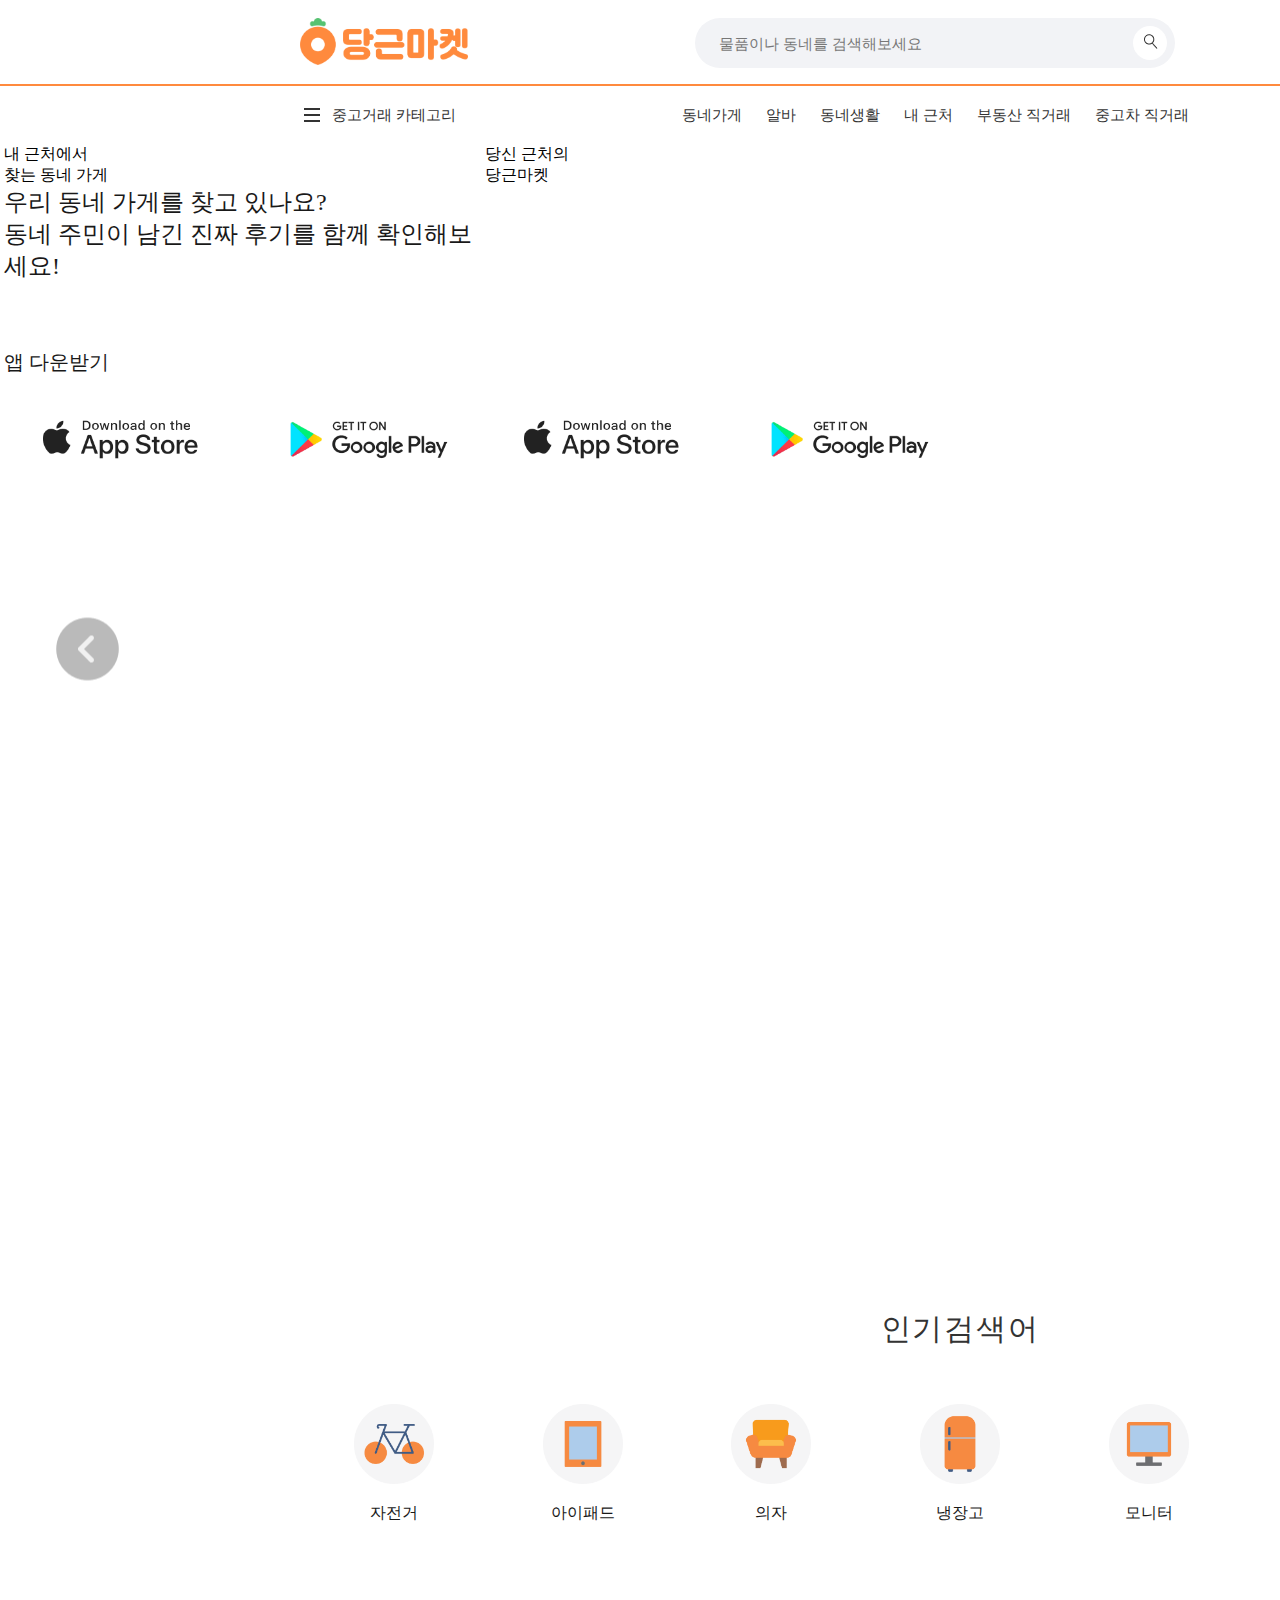
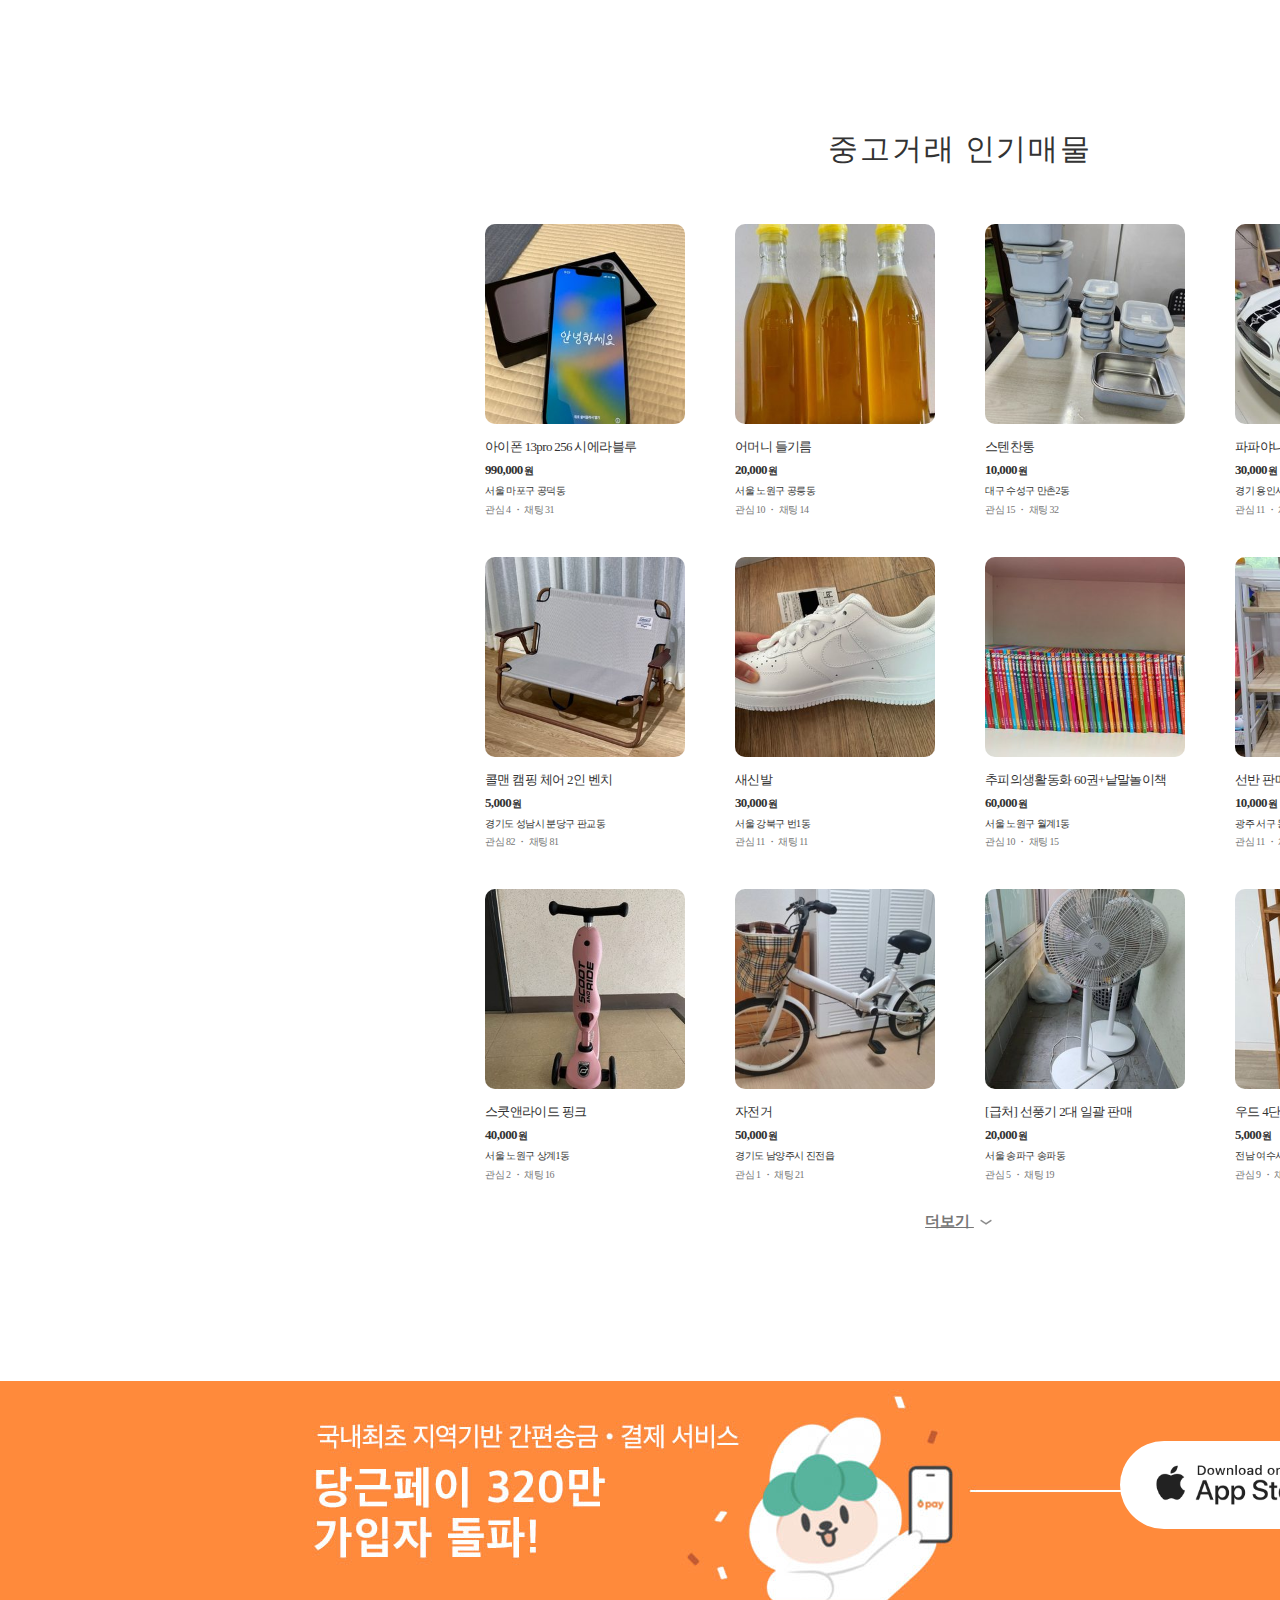
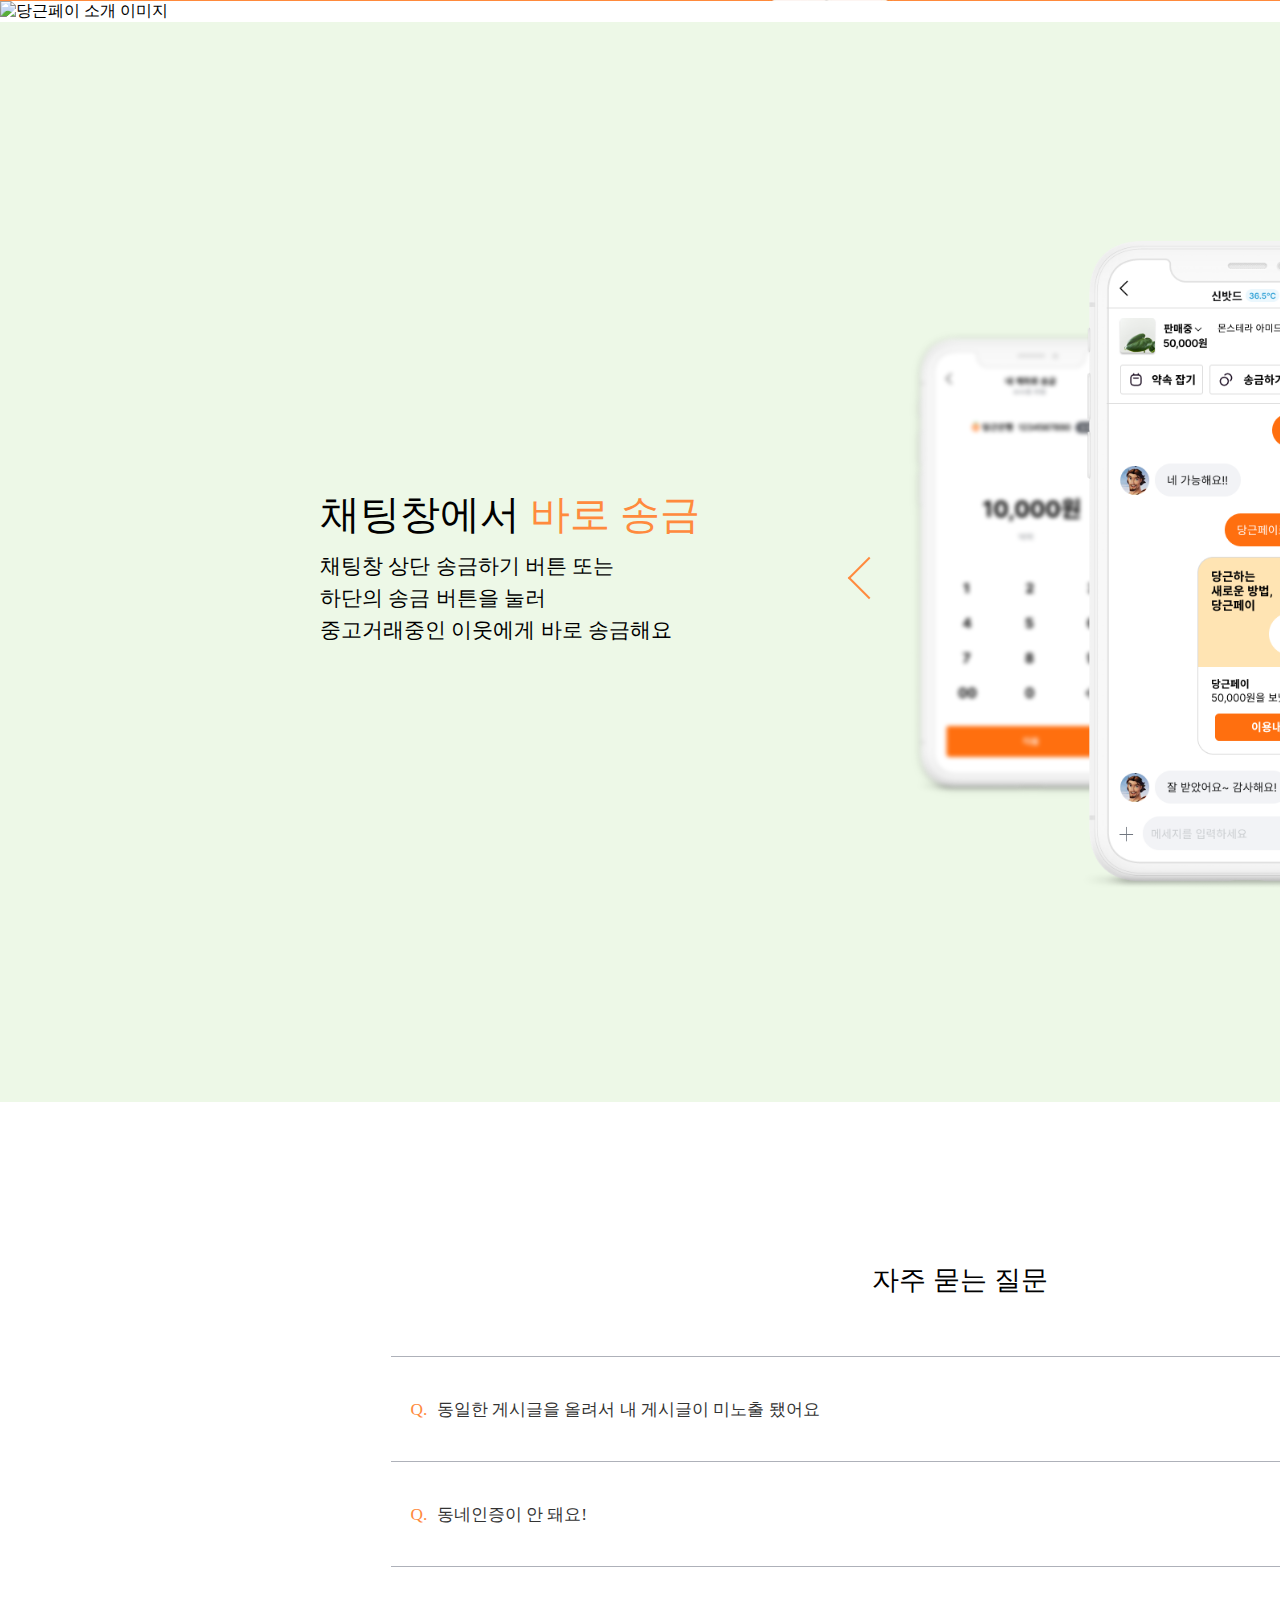
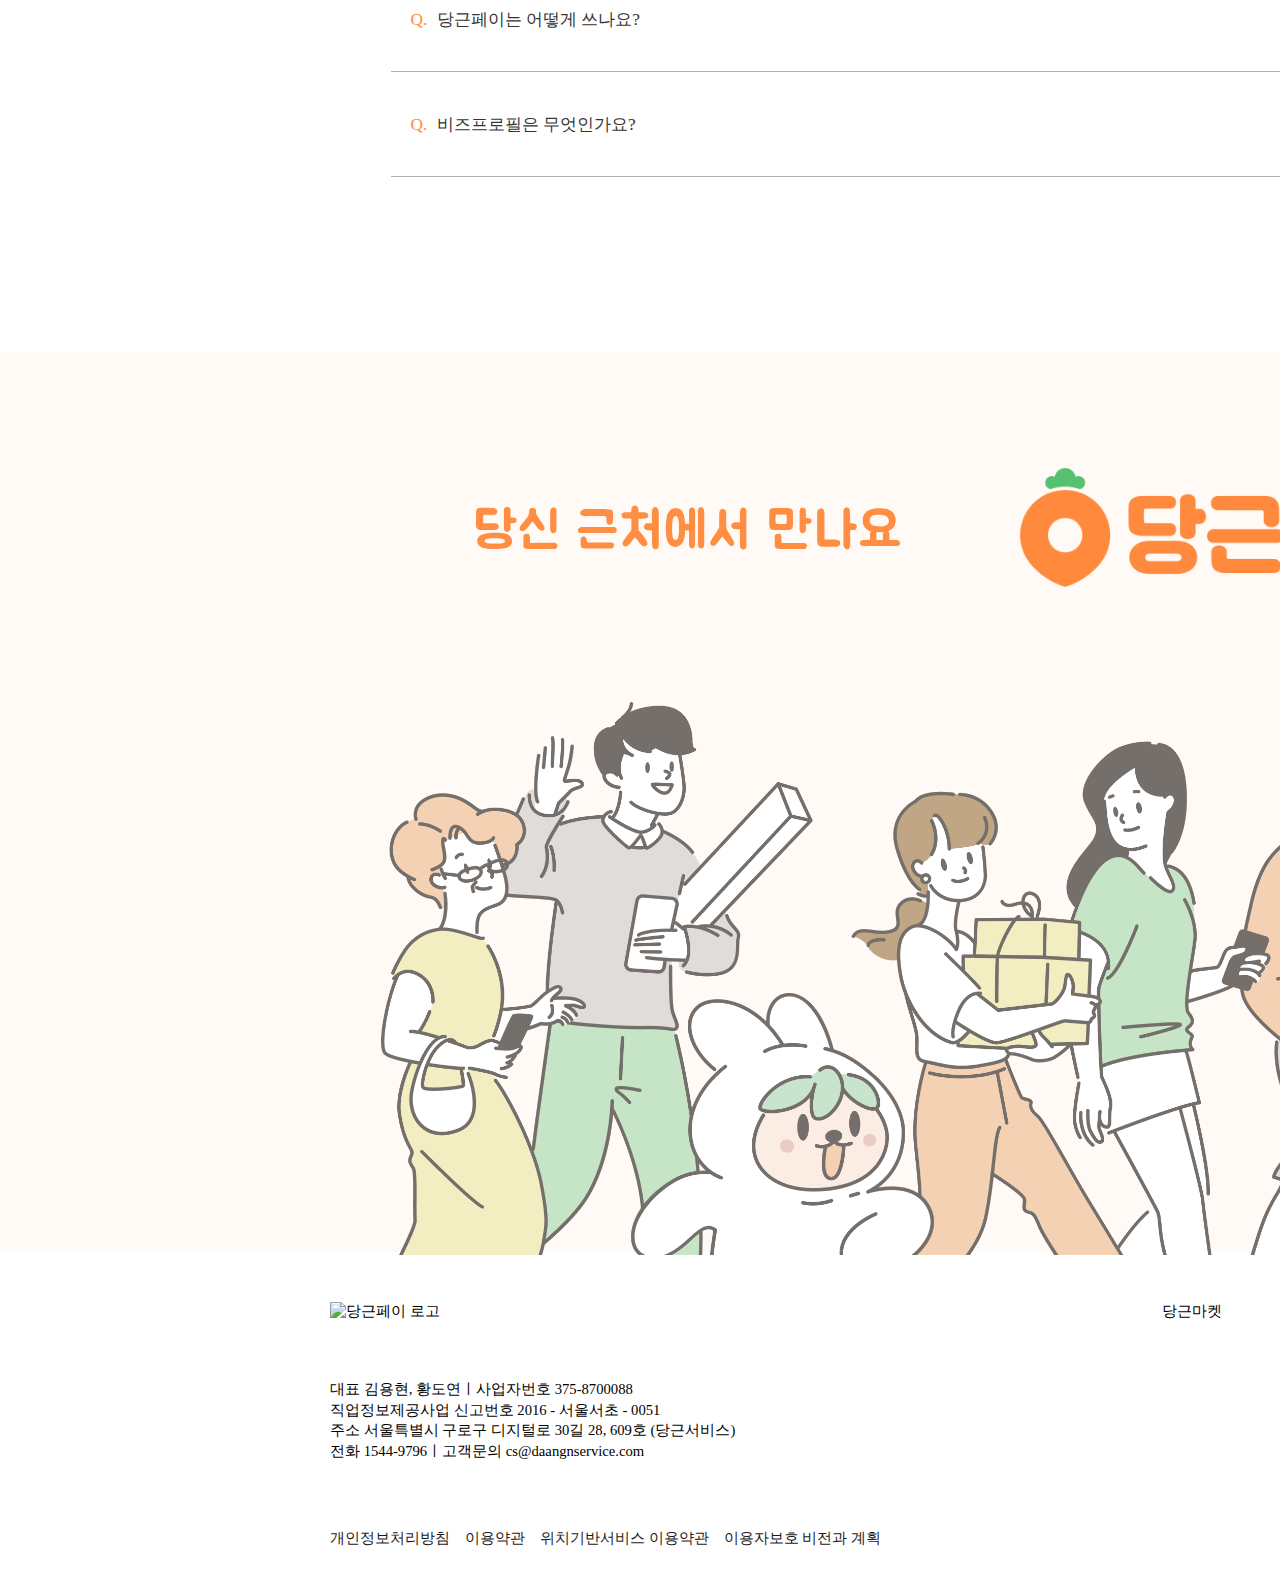
==== commit f433cfd8: "Update index.html" ====
--- a/index.html
+++ b/index.html
@@ -155,14 +155,14 @@
       <!-- banner_frame (배너 기차) -->
       <div class="banner_frame">
         <!-- 4번 슬라이드(복제) -->
-        <section class="banner_item" id="lastClone">
-          <h2 class="blind">4번 슬라이드(복제)</h2>
+        <article class="banner_item" id="lastClone">
+          <h3 class="blind">4번 슬라이드(복제)</h3>
           <!-- 텍스트 감싸는 div -->
-          <article>
-            <h3>
+          <div>
+            <p>
               내 근처에서<br />
               찾는 동네 가게
-            </h3>
+            </p>
             <ul>
               <li>우리 동네 가게를 찾고 있나요?</li>
               <li>동네 주민이 남긴 진짜 후기를 함께 확인해보세요!</li>
@@ -176,19 +176,19 @@
                 <a href="sub3.html" target="_blank"><img src="images/index/source/images/button_googleplay.png" alt="googleplay btn" class="google" /></a>
               </li>
             </ul>
-          </article>
-        </section>
+          </div>
+        </article>
         <!-- // 4번 슬라이드 -->
 
         <!-- 1번 슬라이드 -->
-        <section class="banner_item actual">
-          <h2 class="blind">1번 슬라이드</h2>
+        <article class="banner_item actual">
+          <h3 class="blind">1번 슬라이드</h3>
           <!-- 텍스트 감싸는 div -->
-          <article>
-            <h3>
+          <div>
+            <p>
               당신 근처의<br />
               당근마켓
-            </h3>
+            </p>
             <ul>
               <li>중고 거래부터 동네 정보까지,</li>
               <li>
@@ -204,19 +204,19 @@
                 <a href="sub3.html" target="_blank"><img src="images/index/source/images/button_googleplay.png" alt="googleplay btn" class="google" /></a>
               </li>
             </ul>
-          </article>
-        </section>
+          </div>
+        </article>
         <!-- // 1번 슬라이드 -->
 
         <!-- 2번 슬라이드 -->
-        <section class="banner_item actual">
-          <h2 class="blind">2번 슬라이드</h2>
+        <article class="banner_item actual">
+          <h3 class="blind">2번 슬라이드</h3>
           <!-- 텍스트 감싸는 div -->
-          <article>
-            <h3>
+          <div>
+            <p>
               이웃과 함께하는<br />
               동네생활
-            </h3>
+            </p>
             <ul>
               <li>중고 거래부터 동네 정보까지,</li>
               <li>
@@ -232,19 +232,19 @@
                 <a href="sub3.html" target="_blank"><img src="images/index/source/images/button_googleplay.png" alt="googleplay btn" class="google" /></a>
               </li>
             </ul>
-          </article>
-        </section>
+          </div>
+        </article>
         <!-- // 2번 슬라이드 -->
 
         <!-- 3번 슬라이드 -->
-        <section class="banner_item actual">
-          <h2 class="blind">3번 슬라이드</h2>
+        <article class="banner_item actual">
+          <h3 class="blind">3번 슬라이드</h3>
           <!-- 텍스트 감싸는 div -->
-          <article>
-            <h3>
+          <div>
+            <p>
               우리 동네중고<br />
               직거래 마켓
-            </h3>
+            </p>
             <ul>
               <li>동네 주민들과 가깝고 따뜻한 거래를 지금 경험해보세요.</li>
             </ul>
@@ -257,19 +257,19 @@
                 <a href="sub3.html" target="_blank"><img src="images/index/source/images/button_googleplay.png" alt="googleplay btn" class="google" /></a>
               </li>
             </ul>
-          </article>
-        </section>
+          </div>
+        </article>
         <!-- // 3번 슬라이드 -->
 
         <!-- 4번 슬라이드 -->
-        <section class="banner_item actual">
-          <h2 class="blind">4번 슬라이드</h2>
+        <article class="banner_item actual">
+          <h3 class="blind">4번 슬라이드</h3>
           <!-- 텍스트 감싸는 div -->
-          <article>
-            <h3>
+          <div>
+            <p>
               내 근처에서<br />
               찾는 동네 가게
-            </h3>
+            </p>
             <ul>
               <li>우리 동네 가게를 찾고 있나요?</li>
               <li>동네 주민이 남긴 진짜 후기를 함께 확인해보세요!</li>
@@ -283,19 +283,19 @@
                 <a href="sub3.html" target="_blank"><img src="images/index/source/images/button_googleplay.png" alt="googleplay btn" class="google" /></a>
               </li>
             </ul>
-          </article>
-        </section>
+          </div>
+        </article>
         <!-- // 4번 슬라이드 -->
 
         <!-- 1번 슬라이드(복제) -->
-        <section class="banner_item" id="firstClone">
-          <h2 class="blind">1번 슬라이드(복제)</h2>
+        <article class="banner_item" id="firstClone">
+          <h3 class="blind">1번 슬라이드(복제)</h3>
           <!-- 텍스트 감싸는 div -->
-          <article>
-            <h3>
+          <div>
+            <p>
               당신 근처의<br />
               당근마켓
-            </h3>
+            </p>
             <ul>
               <li>중고 거래부터 동네 정보까지,</li>
               <li>
@@ -311,8 +311,8 @@
                 <a href="sub3.html" target="_blank"><img src="images/index/source/images/button_googleplay.png" alt="googleplay btn" class="google" /></a>
               </li>
             </ul>
-          </article>
-        </section>
+          </div>
+        </article>
         <!-- // 1번 슬라이드 -->
       </div>
       <!-- // banner_frame -->
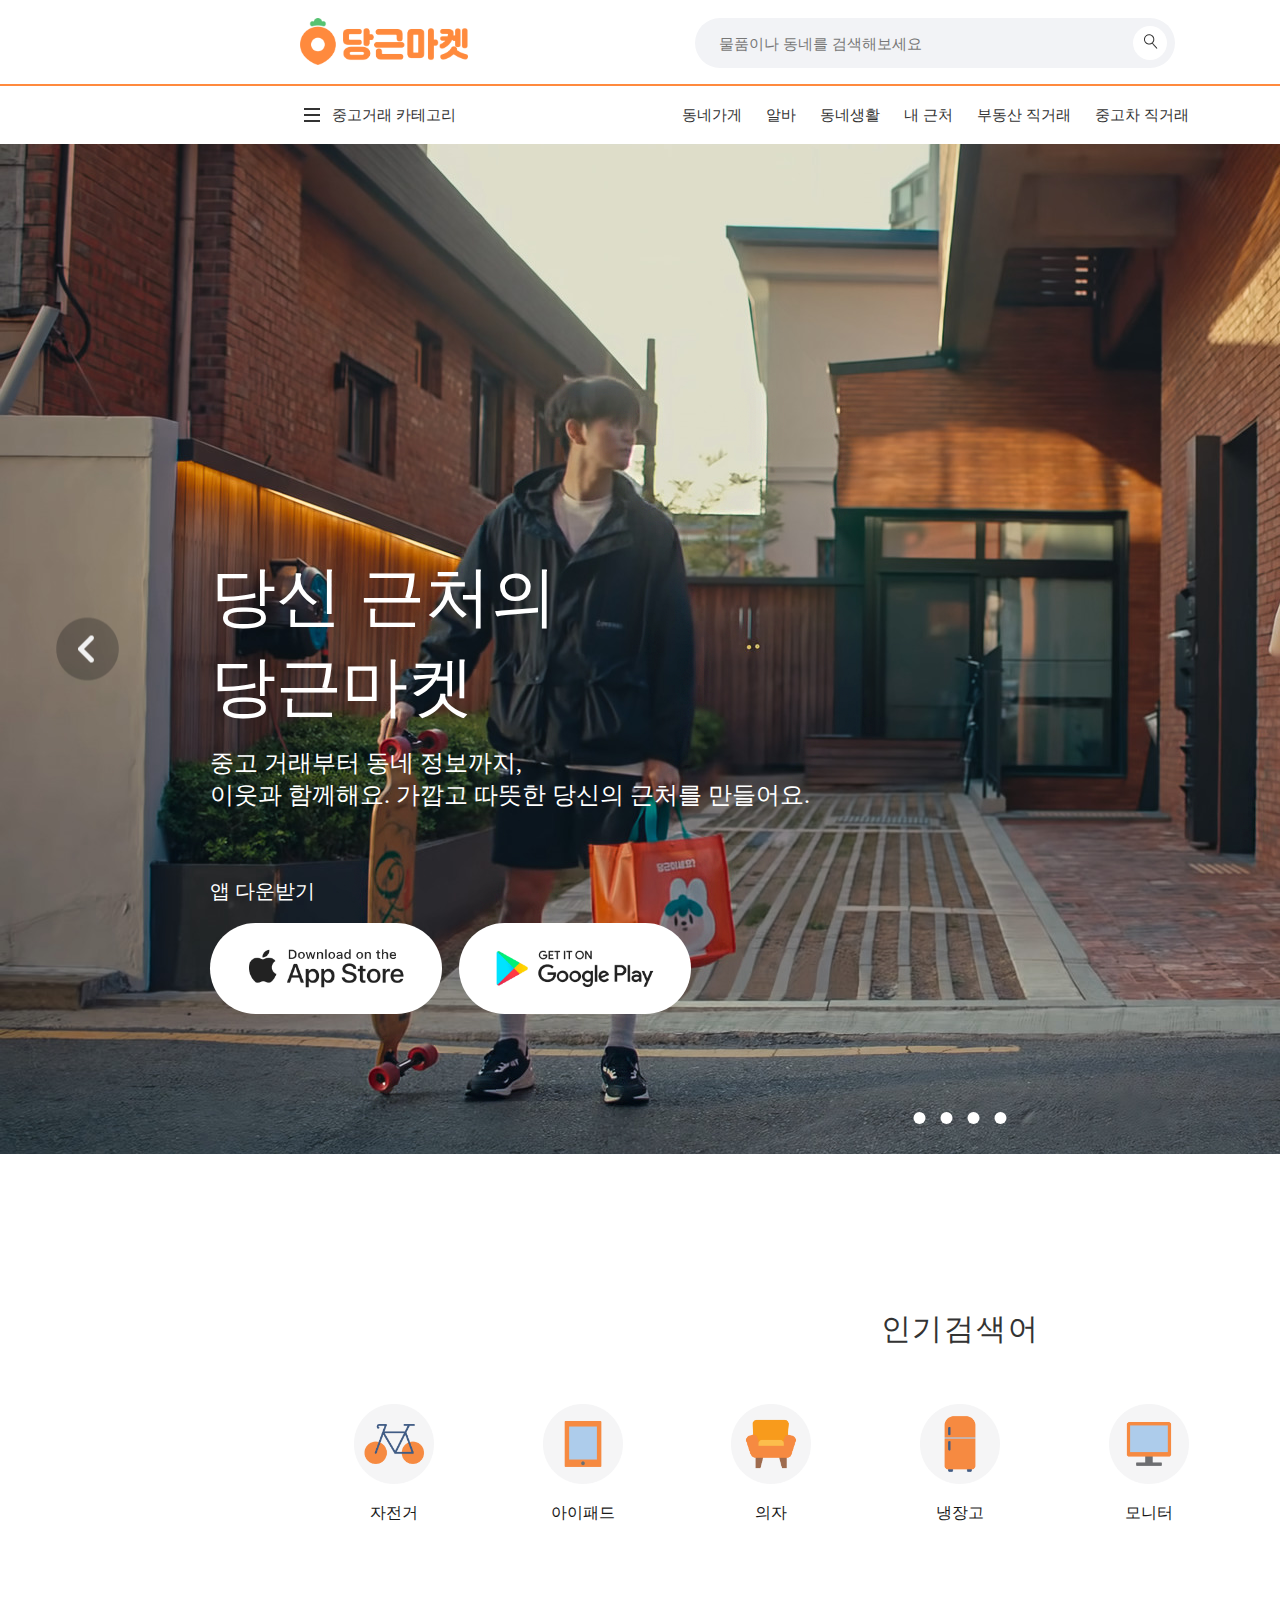
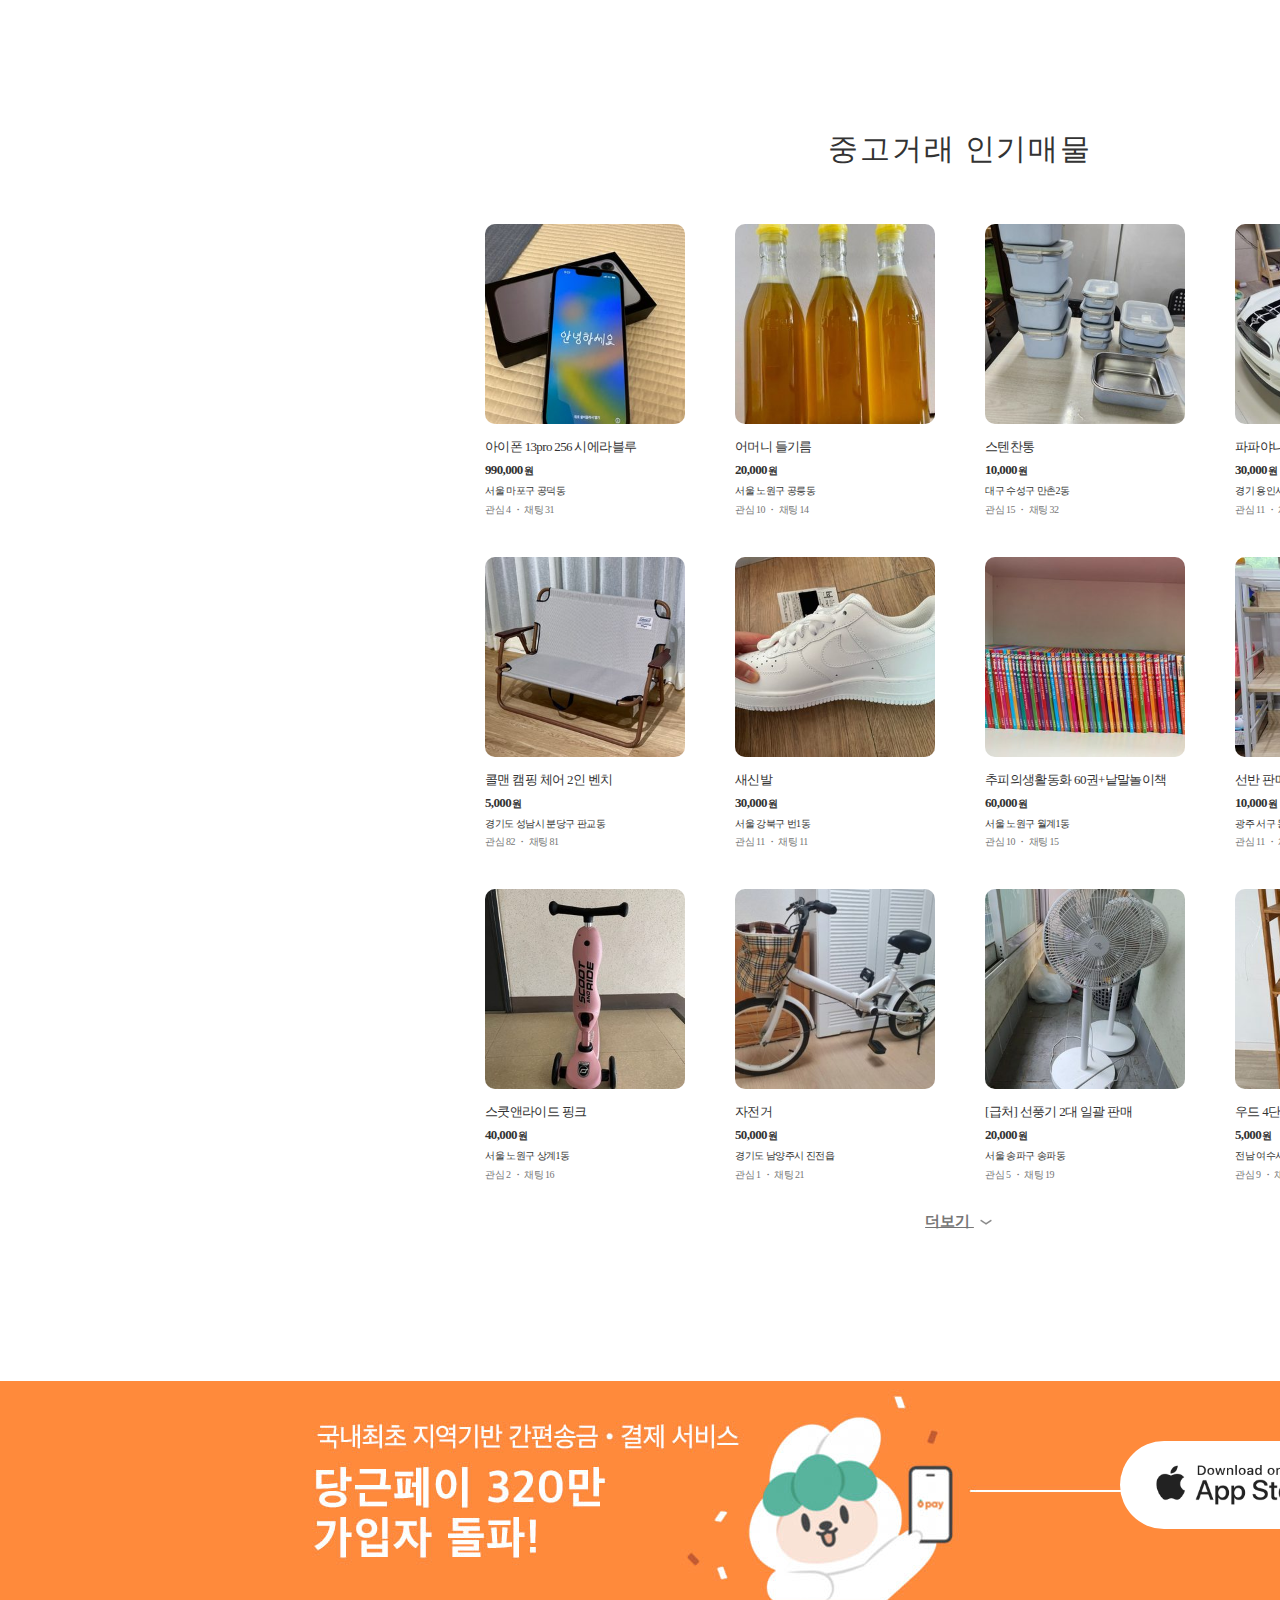
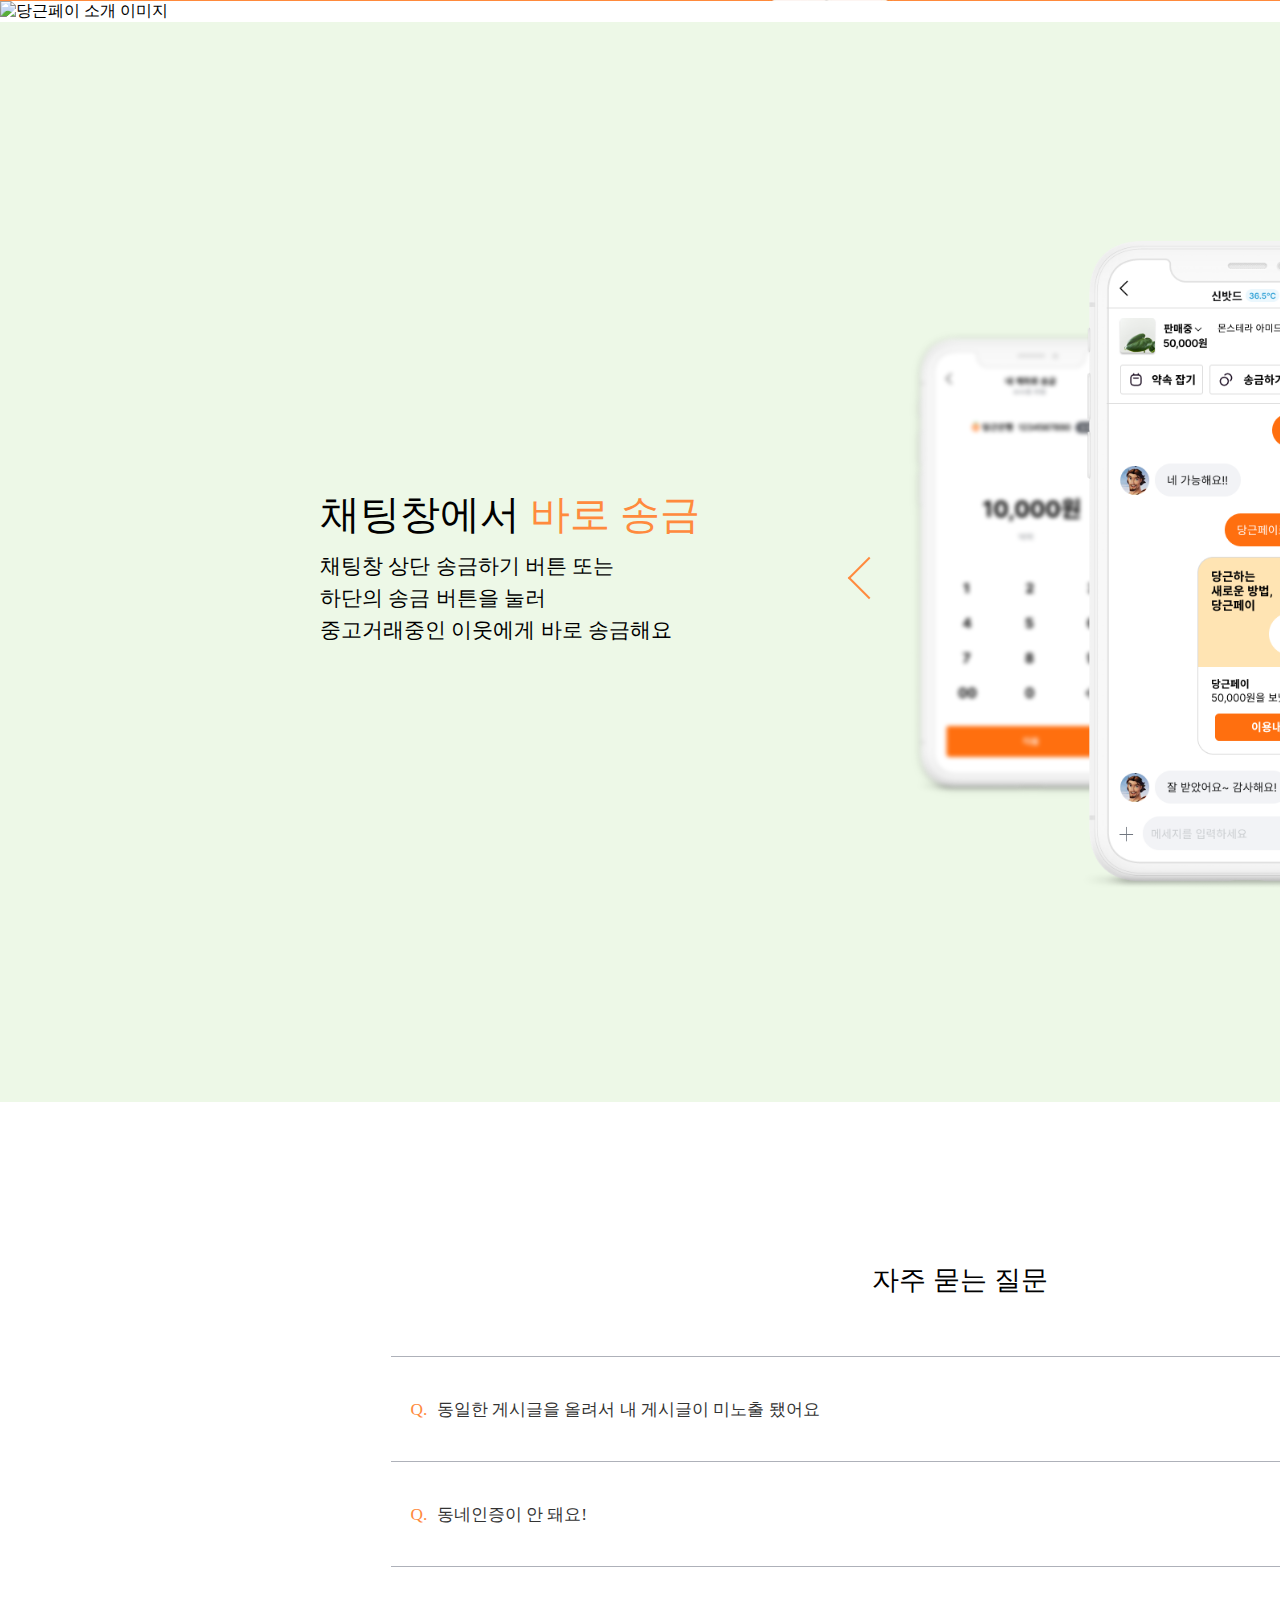
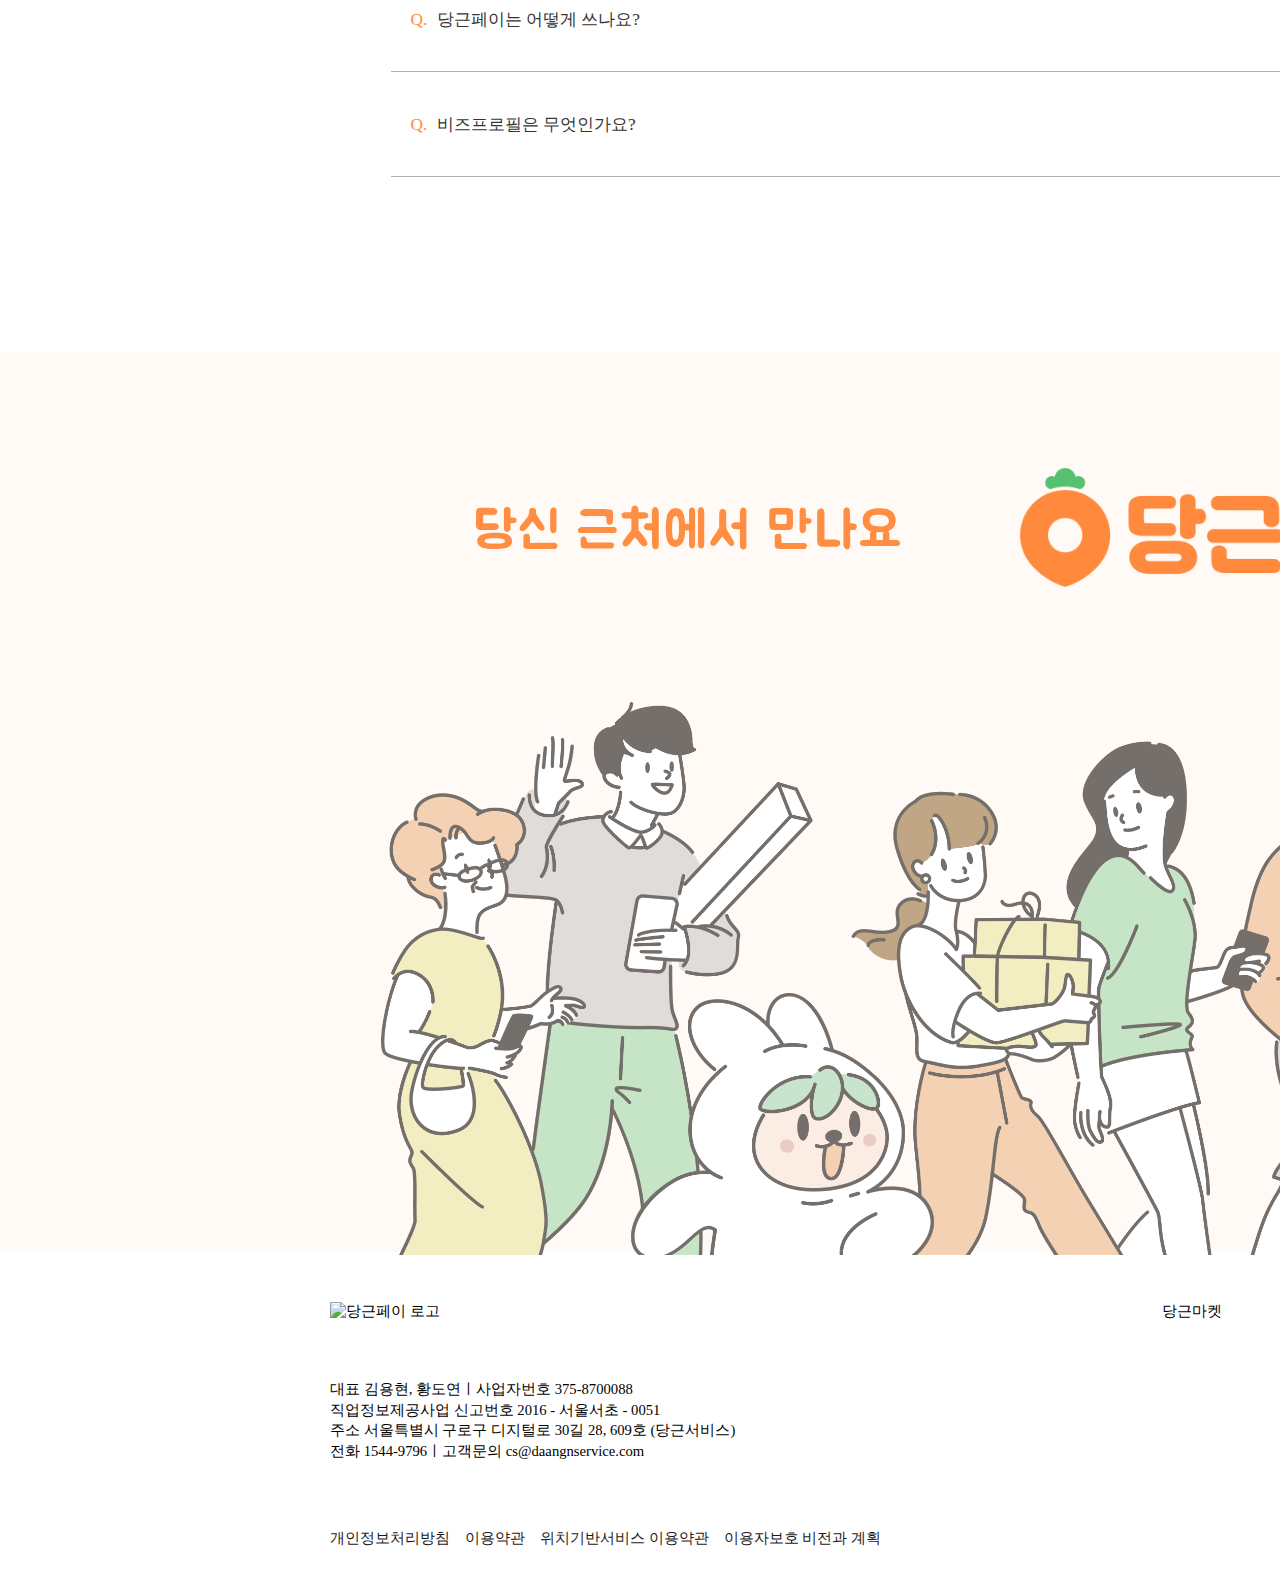
==== commit 5631da7f: "Add files via upload" ====
--- a/index.html
+++ b/index.html
@@ -344,11 +344,12 @@
   <!-- // 배너 section -->
   
   <main id="container">
+    <h2 class="blind">본문 내용</h2>
     <section class="contents">
-      <h2 class="blind">인기검색어</h2>
+      <h3 class="blind">인기검색어</h3>
       <!-- 인기검색어 -->
       <article class="popular_search_words">
-        <h3 class="title_psw"><a href="sub3.html" target="_blank">인기검색어</a></h3>
+        <h4 class="title_psw"><a href="sub3.html" target="_blank">인기검색어</a></h4>
         <div class="graphics_psw">
           <div class="bundle_psw">
               <a href="sub3.html" target="_blank">
@@ -399,7 +400,7 @@
   
       <!-- 중고거래 인기매물 -->
       <article class="sec_hand_transaction">
-        <h3><a href="sub3.html" target="_blank">중고거래 인기매물</a></h3>
+        <h4><a href="sub3.html" target="_blank">중고거래 인기매물</a></h4>
         <div class="wrap_sht">
           <!-- 중고거래 인기매물 첫번째 줄 시작 -->
           <ul class="list_row_sht">
@@ -692,7 +693,7 @@
   
       <!-- 띠배너 -->
       <article class="banner_line_img">
-        <h3 class="blind">당근페이 320만 가입자 돌파 배너</h3>
+        <h4 class="blind">당근페이 320만 가입자 돌파 배너</h4>
         <img src="images/index/source/images/banner_12.jpg" alt="띠배너"/>
         <div class="button_img button_img_1">
           <img src="images/index/source/images/button_appstore.png" alt="앱스토어"/>
@@ -705,18 +706,18 @@
     <!-- //secion.contents -->
     <!-- 당근페이 메인 이미지 -->
     <section class="pay_intro">
-      <h2 class="blind">당근페이를 소개합니다</h2>
+      <h3 class="blind">당근페이를 소개합니다</h3>
       <article class="pay-main-img">
-        <h3 class="blind">당근페이 메인 이미지</h3>
+        <h4 class="blind">당근페이 메인 이미지</h4>
         <img src="./images/index/source/images/dangeunpay_mainimage.svg" alt="당근페이 소개 이미지">
       </article>
     </section>
     <!-- //당근페이 메인 이미지 -->
     <!-- 당근페이 상세 화면 -->
     <section>
-      <h2 class="blind">채팅창에서 바로 송금</h2>
+      <h3 class="blind">채팅창에서 바로 송금</h3>
       <article class="pay-detail-img">
-        <h3 class="blind">당근페이 상세 설명</h3>
+        <h4 class="blind">당근페이 상세 설명</h4>
         <div class="pay-detail-inner">
           <!-- 당근페이 캐러셀 이미지 -->
           <ul class="product-carousel">
@@ -745,9 +746,9 @@
 
     <!-- 자주 묻는 질문 -->
     <section>
-      <h2 class="blind">자주 묻는 질문</h2>
+      <h3 class="blind">자주 묻는 질문</h3>
       <article class="faq">
-        <h3 class="faq-main-txt">자주 묻는 질문</h3>
+        <h4 class="faq-main-txt">자주 묻는 질문</h4>
         <div class="accordion-wrap">
           <!-- 첫번째 질문 -->
           <div class="que">
--- a/css/index.css
+++ b/css/index.css
@@ -449,7 +449,7 @@
   transition: all 0.5s ease-in-out;
   transform: translateX(-1920px);
 }
-.banner_frame section {
+.banner_frame article {
   position: relative;
   width: 1920px;
   height: 100%;
@@ -458,45 +458,45 @@
   background-position: center;
 }
 /* 각 배너 이미지 */
-.banner_frame section:nth-child(1) {
+.banner_frame article:nth-child(1) {
   background-image: url(../images/index/source/images/main_image_4.png);
   background-size: cover;
   z-index: 1;
 }
-.banner_frame section:nth-child(2) {
+.banner_frame article:nth-child(2) {
   background-image: url(../images/index/source/images/main_image_1.png);
   background-size: cover;
   z-index: 4;
 }
-.banner_frame section:nth-child(3) {
+.banner_frame article:nth-child(3) {
   background-image: url(../images/index/source/images/main_image_2.png);
   background-size: cover;
   z-index: 3;
 }
-.banner_frame section:nth-child(4) {
+.banner_frame article:nth-child(4) {
   background-image: url(../images/index/source/images/main_image_3.png);
   background-size: cover;
   z-index: 2;
 }
-.banner_frame section:nth-child(5) {
+.banner_frame article:nth-child(5) {
   background-image: url(../images/index/source/images/main_image_4.png);
   background-size: cover;
   z-index: 1;
 }
-.banner_frame section:nth-child(6) {
+.banner_frame article:nth-child(6) {
   background-image: url(../images/index/source/images/main_image_1.png);
   background-size: cover;
   z-index: 4;
 }
 
 /* 배너 텍스트 */
-.banner_item > article {
+.banner_item > div {
   position: absolute;
   bottom: 140px;
   left: 210px;
   text-align: left;
 }
-.banner_item h3 {
+.banner_item p:first-of-type {
   display: block;
   margin-bottom: 15px;
   color: #fff;
@@ -535,7 +535,7 @@
 }
 /* 홀수번째 텍스트 색상 (4번 슬라이드 복제로 인해 4번-2번-4번(1,3,5번째) 이미지에 해당) */
 .banner_item:nth-child(odd) ul li,
-.banner_item:nth-child(odd) h3 {
+.banner_item:nth-child(odd) p:first-of-type {
   color: #191919;
 }
 .banner_item:nth-child(odd) .download {
@@ -608,7 +608,7 @@
 }
 
 /* '인기검색어 메인 텍스트 서식*/
-h3.title_psw {
+h4.title_psw {
 margin-bottom: 50px; /*타이틀과 픽토그램 간 마진 조절*/
 color: #191919;
 font-family: 'GmarketSansBold';
@@ -681,7 +681,7 @@
 }
 
 /* '중고거래인기매물 메인 텍스트 서식*/
-article.sec_hand_transaction h3 {
+article.sec_hand_transaction h4 {
 margin-bottom: 50px; /*타이틀과 픽토그램 간 마진 조절*/
 color: #191919;
 font-family: 'GmarketSansBold';
@@ -960,7 +960,7 @@
       display: block;
       clear: both;
     }
-      h3.faq-main-txt{
+      h4.faq-main-txt{
         text-align: center;
         margin-bottom: 58px;
         font-family: 'Pretendard-SemiBold';
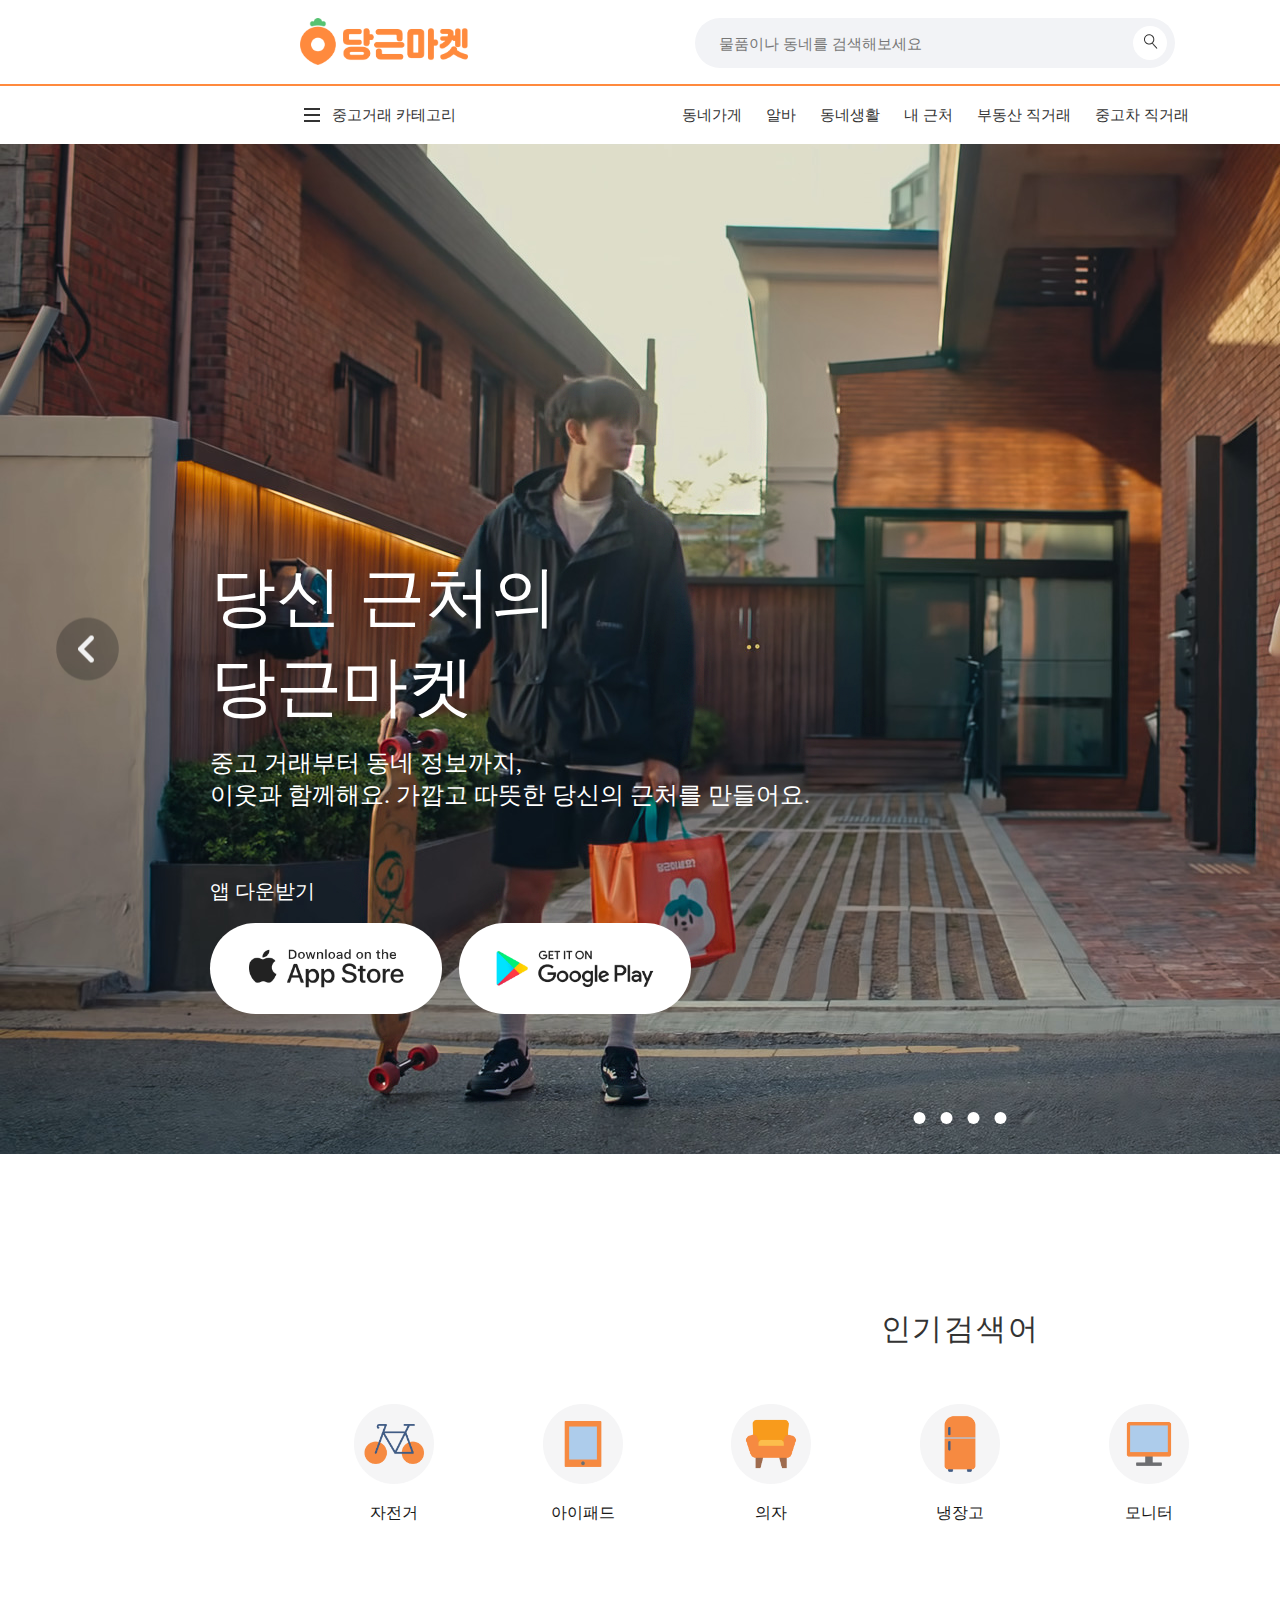
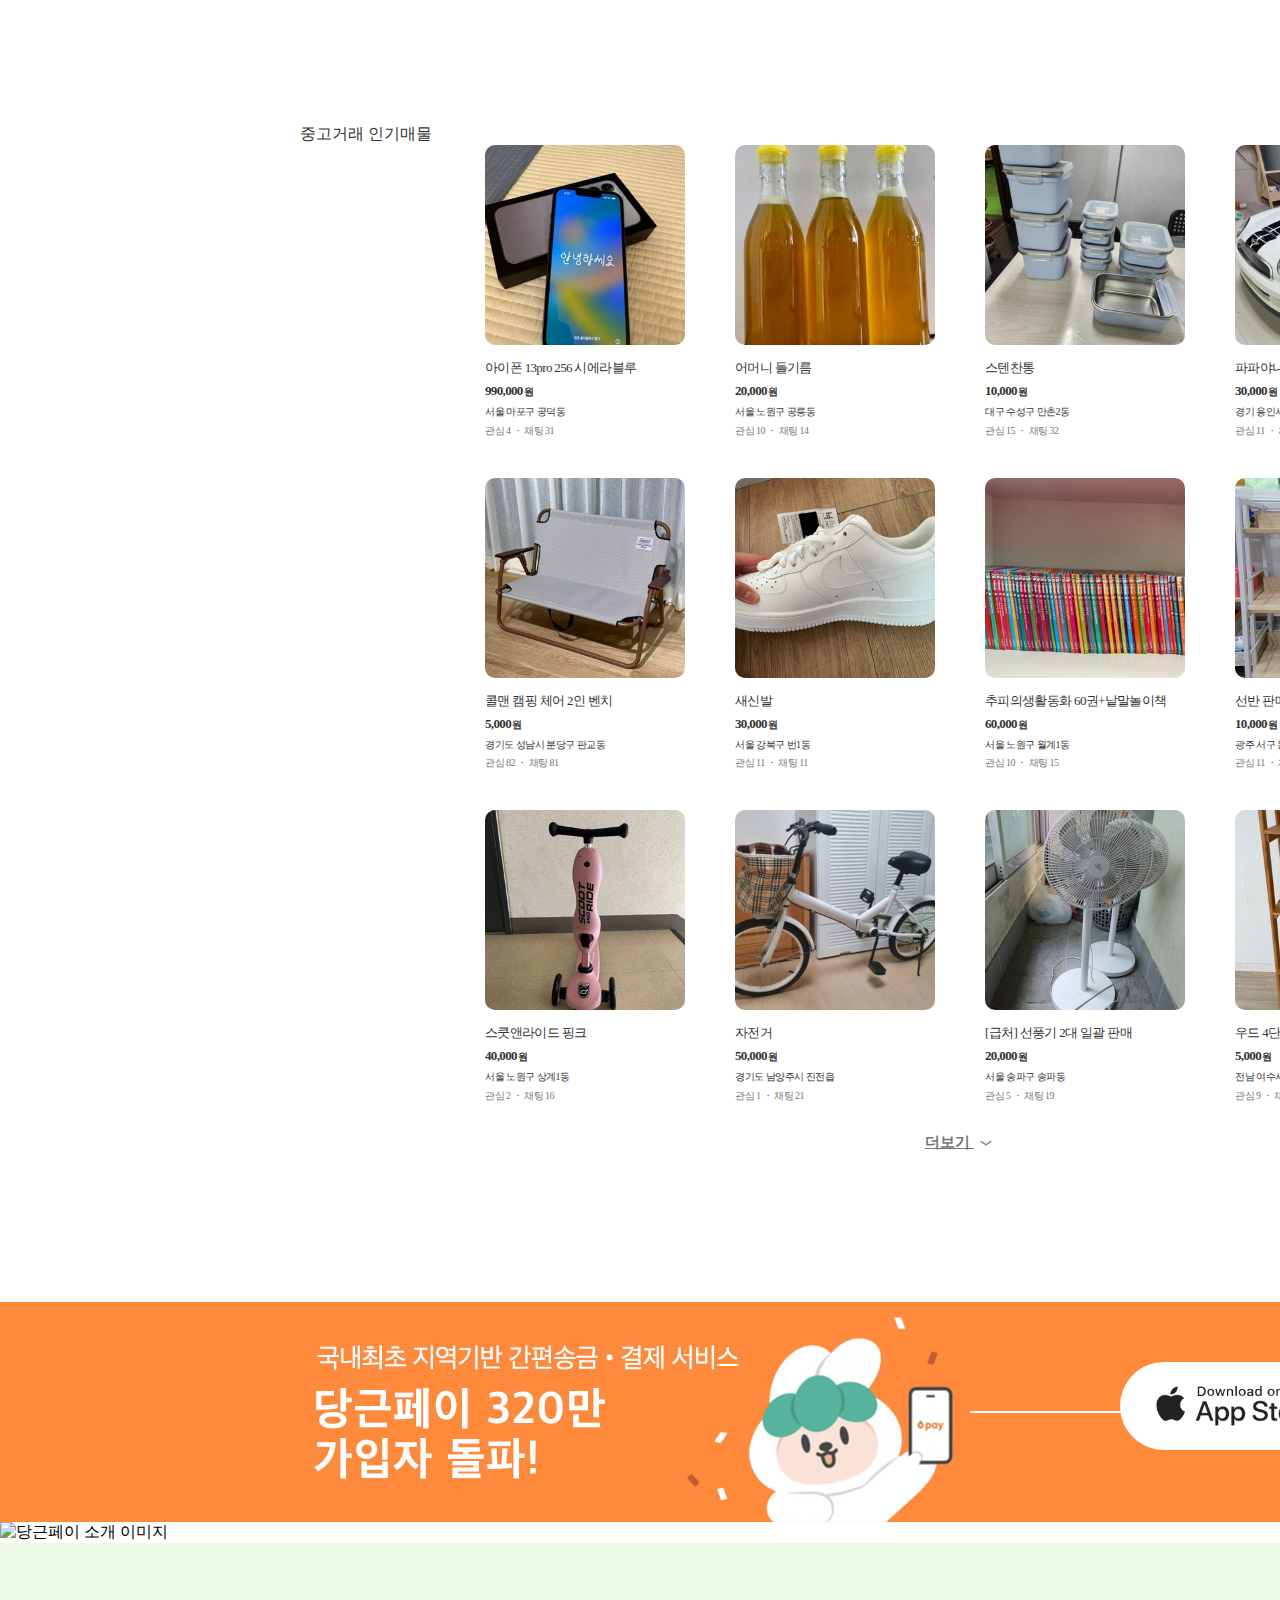
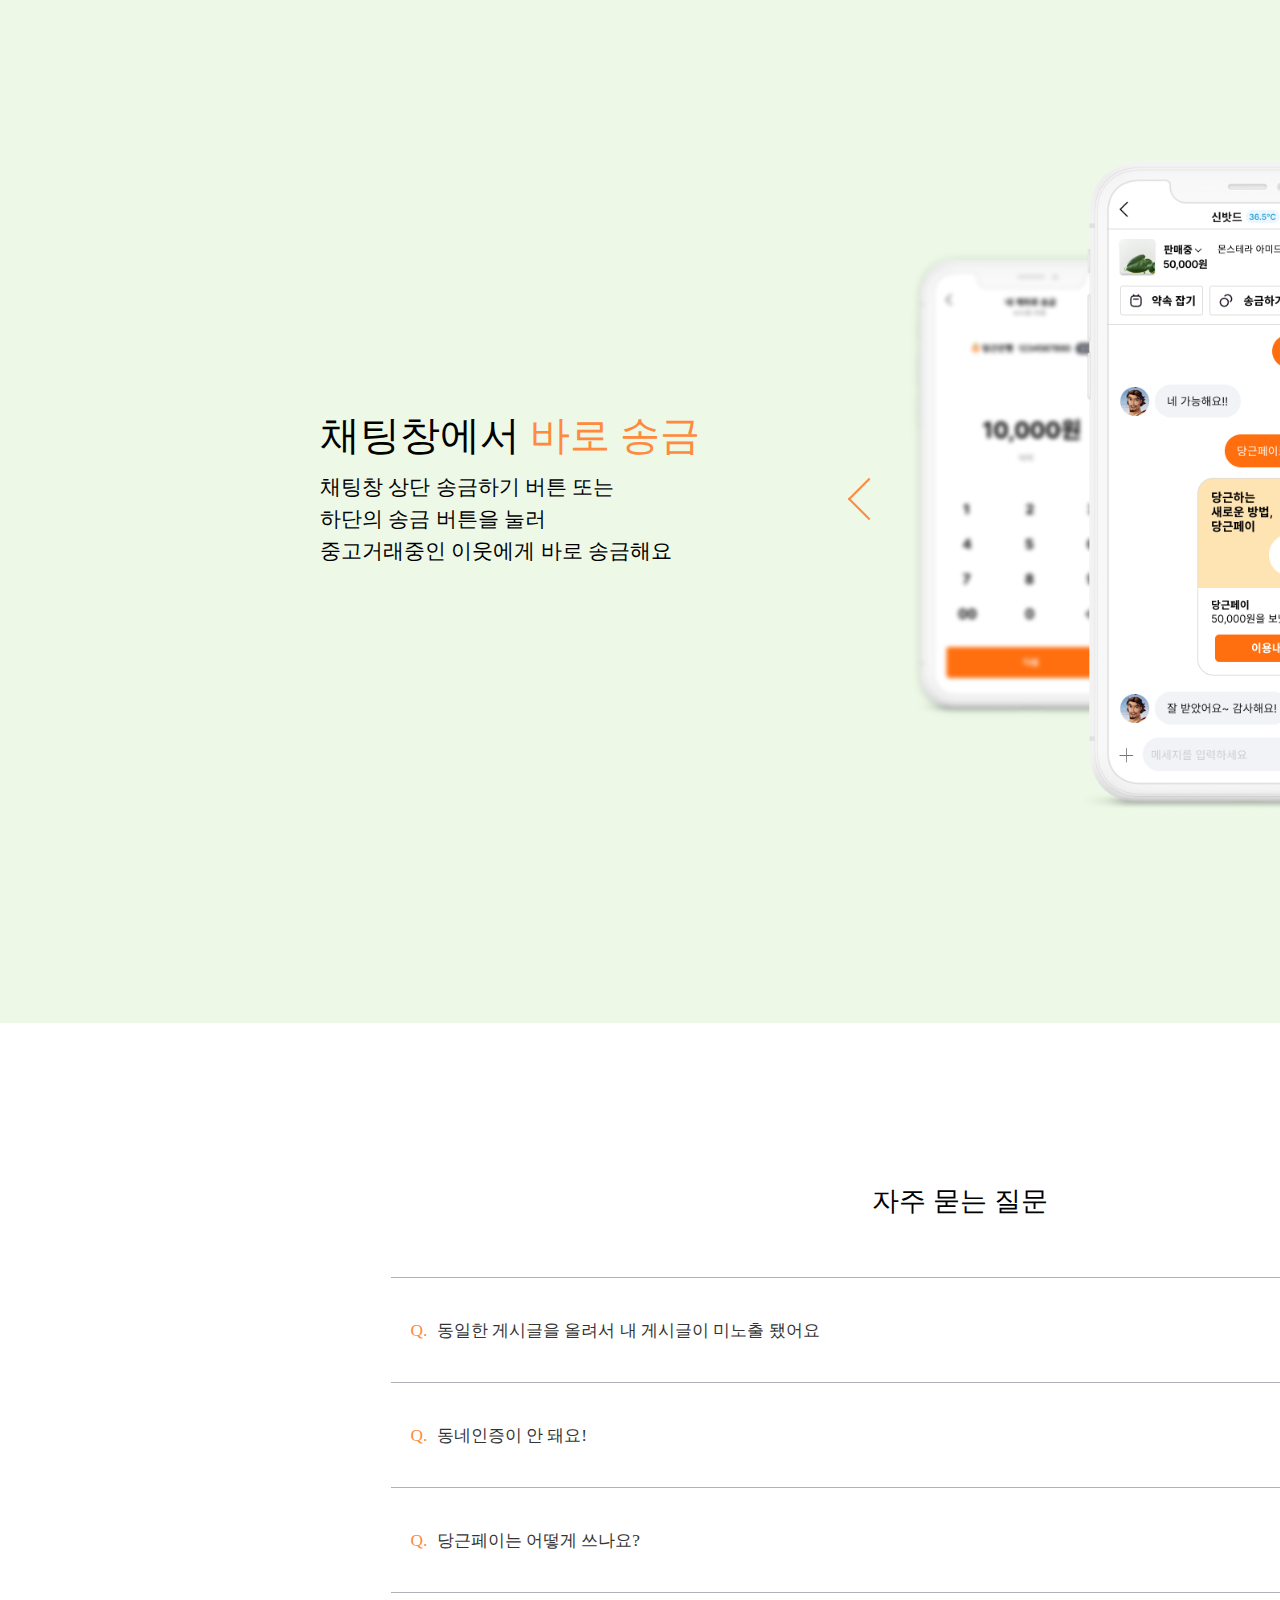
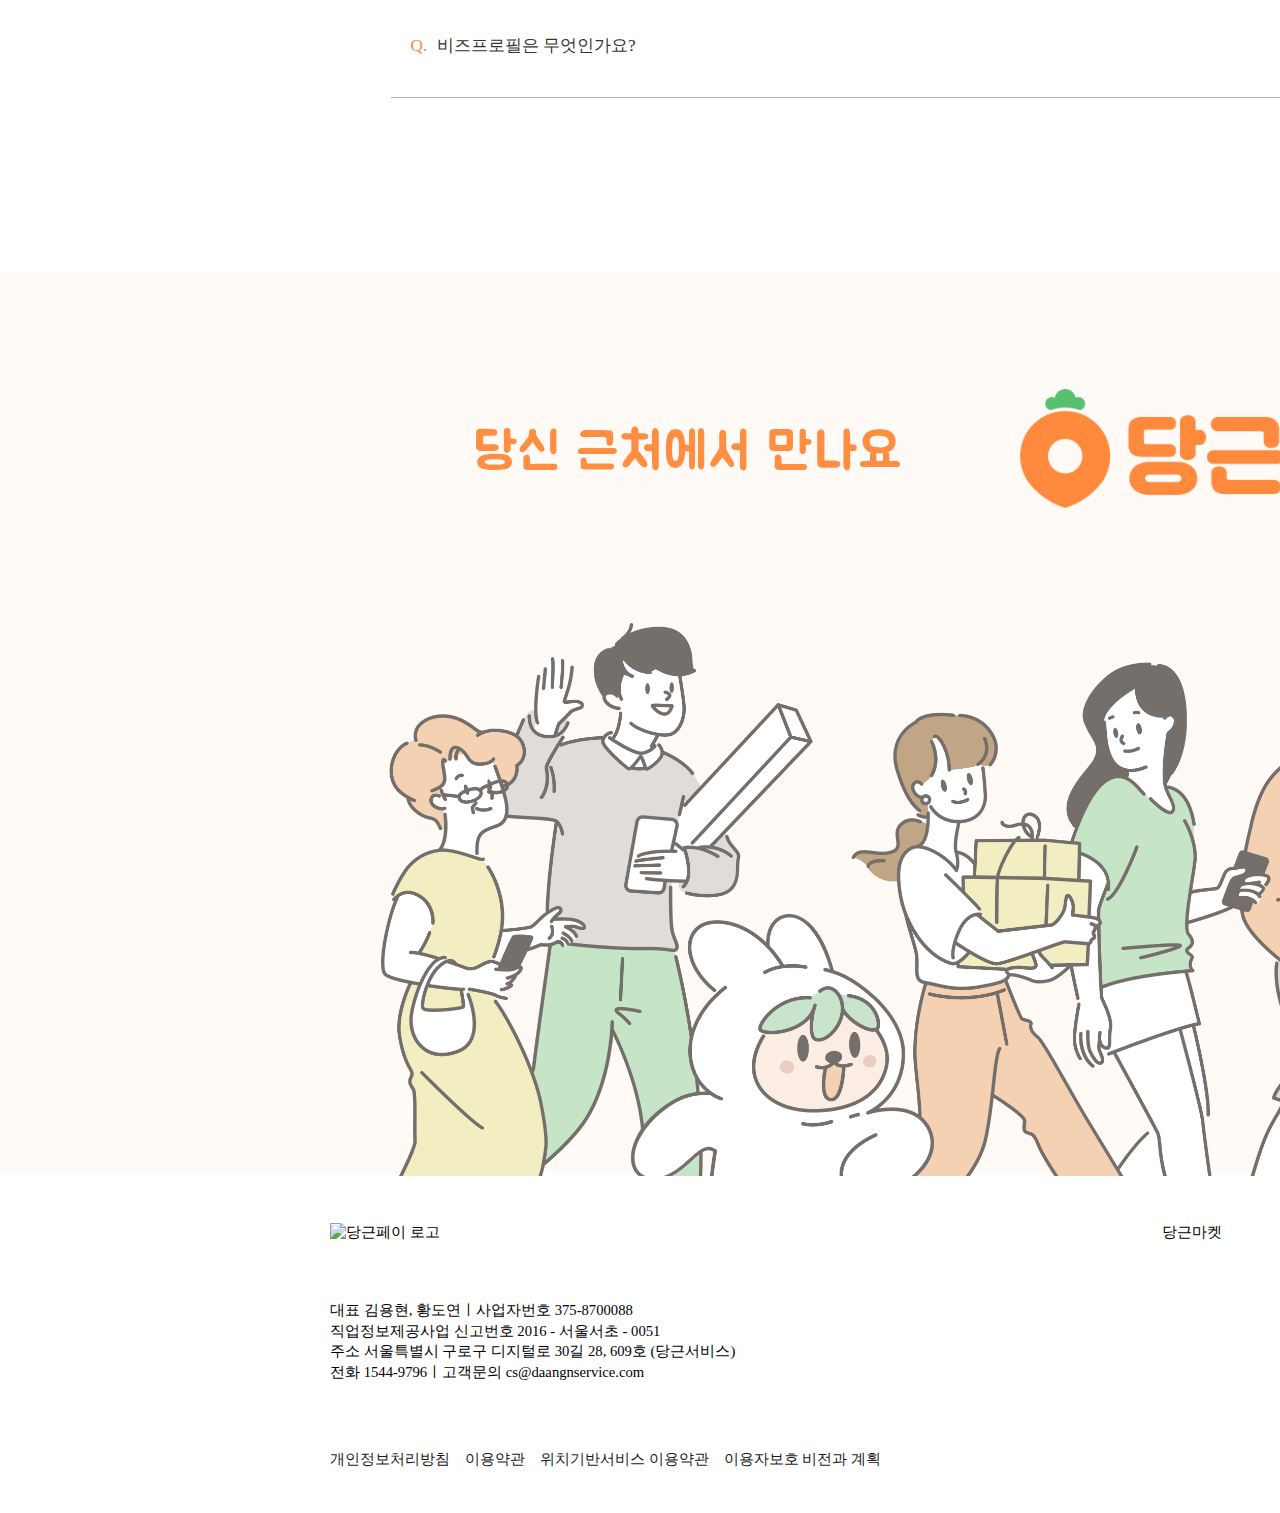
==== commit 24095f1f: "Add files via upload" ====
--- a/index.html
+++ b/index.html
@@ -344,12 +344,12 @@
   <!-- // 배너 section -->
   
   <main id="container">
-    <h2 class="blind">본문 내용</h2>
+    <!-- <h2 class="blind">본문 내용</h2> -->
     <section class="contents">
-      <h3 class="blind">인기검색어</h3>
+      <!-- <h3 class="blind">인기검색어</h3> -->
       <!-- 인기검색어 -->
       <article class="popular_search_words">
-        <h4 class="title_psw"><a href="sub3.html" target="_blank">인기검색어</a></h4>
+        <h2 class="title_psw"><a href="sub3.html" target="_blank">인기검색어</a></h2>
         <div class="graphics_psw">
           <div class="bundle_psw">
               <a href="sub3.html" target="_blank">
@@ -400,7 +400,7 @@
   
       <!-- 중고거래 인기매물 -->
       <article class="sec_hand_transaction">
-        <h4><a href="sub3.html" target="_blank">중고거래 인기매물</a></h4>
+        <h2><a href="sub3.html" target="_blank">중고거래 인기매물</a></h4>
         <div class="wrap_sht">
           <!-- 중고거래 인기매물 첫번째 줄 시작 -->
           <ul class="list_row_sht">
@@ -693,7 +693,7 @@
   
       <!-- 띠배너 -->
       <article class="banner_line_img">
-        <h4 class="blind">당근페이 320만 가입자 돌파 배너</h4>
+        <h2 class="blind">당근페이 320만 가입자 돌파 배너</h4>
         <img src="images/index/source/images/banner_12.jpg" alt="띠배너"/>
         <div class="button_img button_img_1">
           <img src="images/index/source/images/button_appstore.png" alt="앱스토어"/>
@@ -706,18 +706,18 @@
     <!-- //secion.contents -->
     <!-- 당근페이 메인 이미지 -->
     <section class="pay_intro">
-      <h3 class="blind">당근페이를 소개합니다</h3>
+      <h2 class="blind">당근페이를 소개합니다</h2>
       <article class="pay-main-img">
-        <h4 class="blind">당근페이 메인 이미지</h4>
+        <h3 class="blind">당근페이 메인 이미지</h3>
         <img src="./images/index/source/images/dangeunpay_mainimage.svg" alt="당근페이 소개 이미지">
       </article>
     </section>
     <!-- //당근페이 메인 이미지 -->
     <!-- 당근페이 상세 화면 -->
     <section>
-      <h3 class="blind">채팅창에서 바로 송금</h3>
+      <h2 class="blind">채팅창에서 바로 송금</h2>
       <article class="pay-detail-img">
-        <h4 class="blind">당근페이 상세 설명</h4>
+        <h3 class="blind">당근페이 상세 설명</h3>
         <div class="pay-detail-inner">
           <!-- 당근페이 캐러셀 이미지 -->
           <ul class="product-carousel">
@@ -746,9 +746,9 @@
 
     <!-- 자주 묻는 질문 -->
     <section>
-      <h3 class="blind">자주 묻는 질문</h3>
+      <h2 class="blind">자주 묻는 질문</h2>
       <article class="faq">
-        <h4 class="faq-main-txt">자주 묻는 질문</h4>
+        <h3 class="faq-main-txt">자주 묻는 질문</h3>
         <div class="accordion-wrap">
           <!-- 첫번째 질문 -->
           <div class="que">
--- a/css/index.css
+++ b/css/index.css
@@ -608,7 +608,7 @@
 }
 
 /* '인기검색어 메인 텍스트 서식*/
-h4.title_psw {
+.title_psw {
 margin-bottom: 50px; /*타이틀과 픽토그램 간 마진 조절*/
 color: #191919;
 font-family: 'GmarketSansBold';
@@ -960,7 +960,7 @@
       display: block;
       clear: both;
     }
-      h4.faq-main-txt{
+      .faq-main-txt{
         text-align: center;
         margin-bottom: 58px;
         font-family: 'Pretendard-SemiBold';
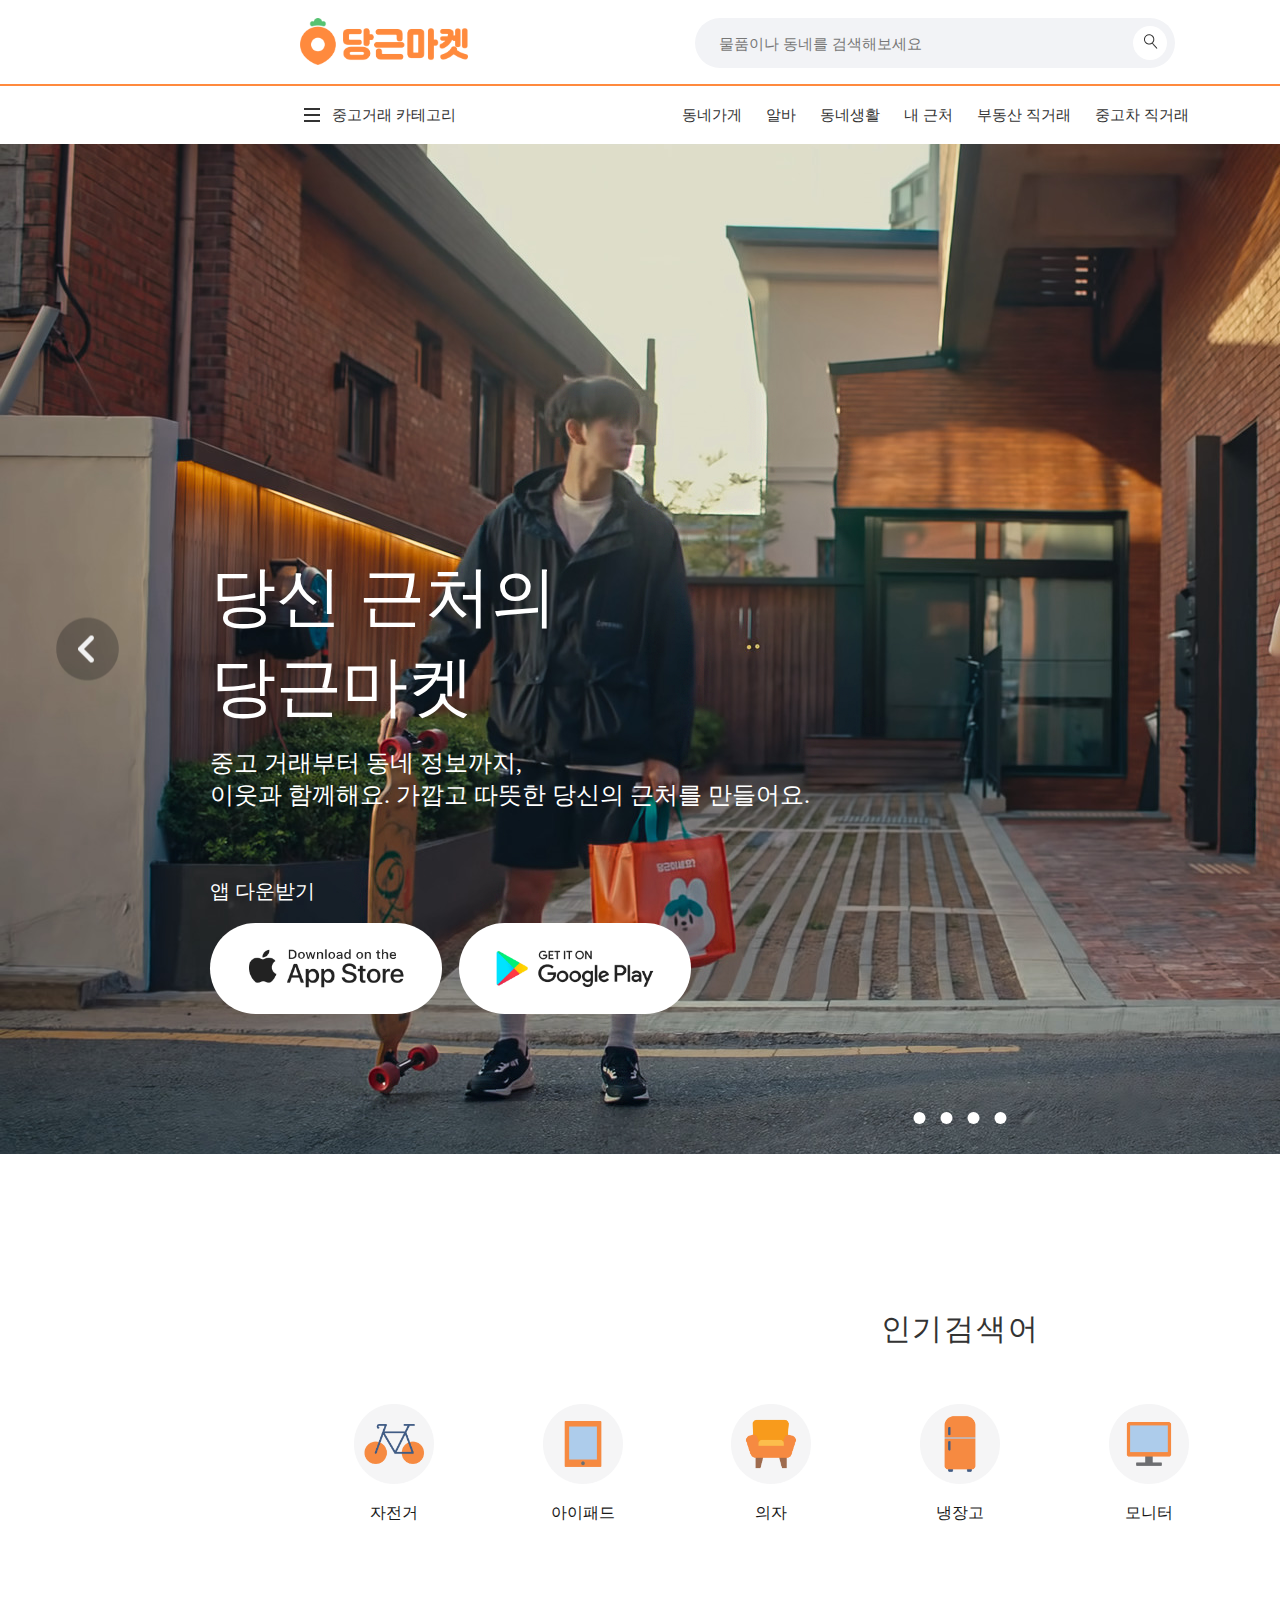
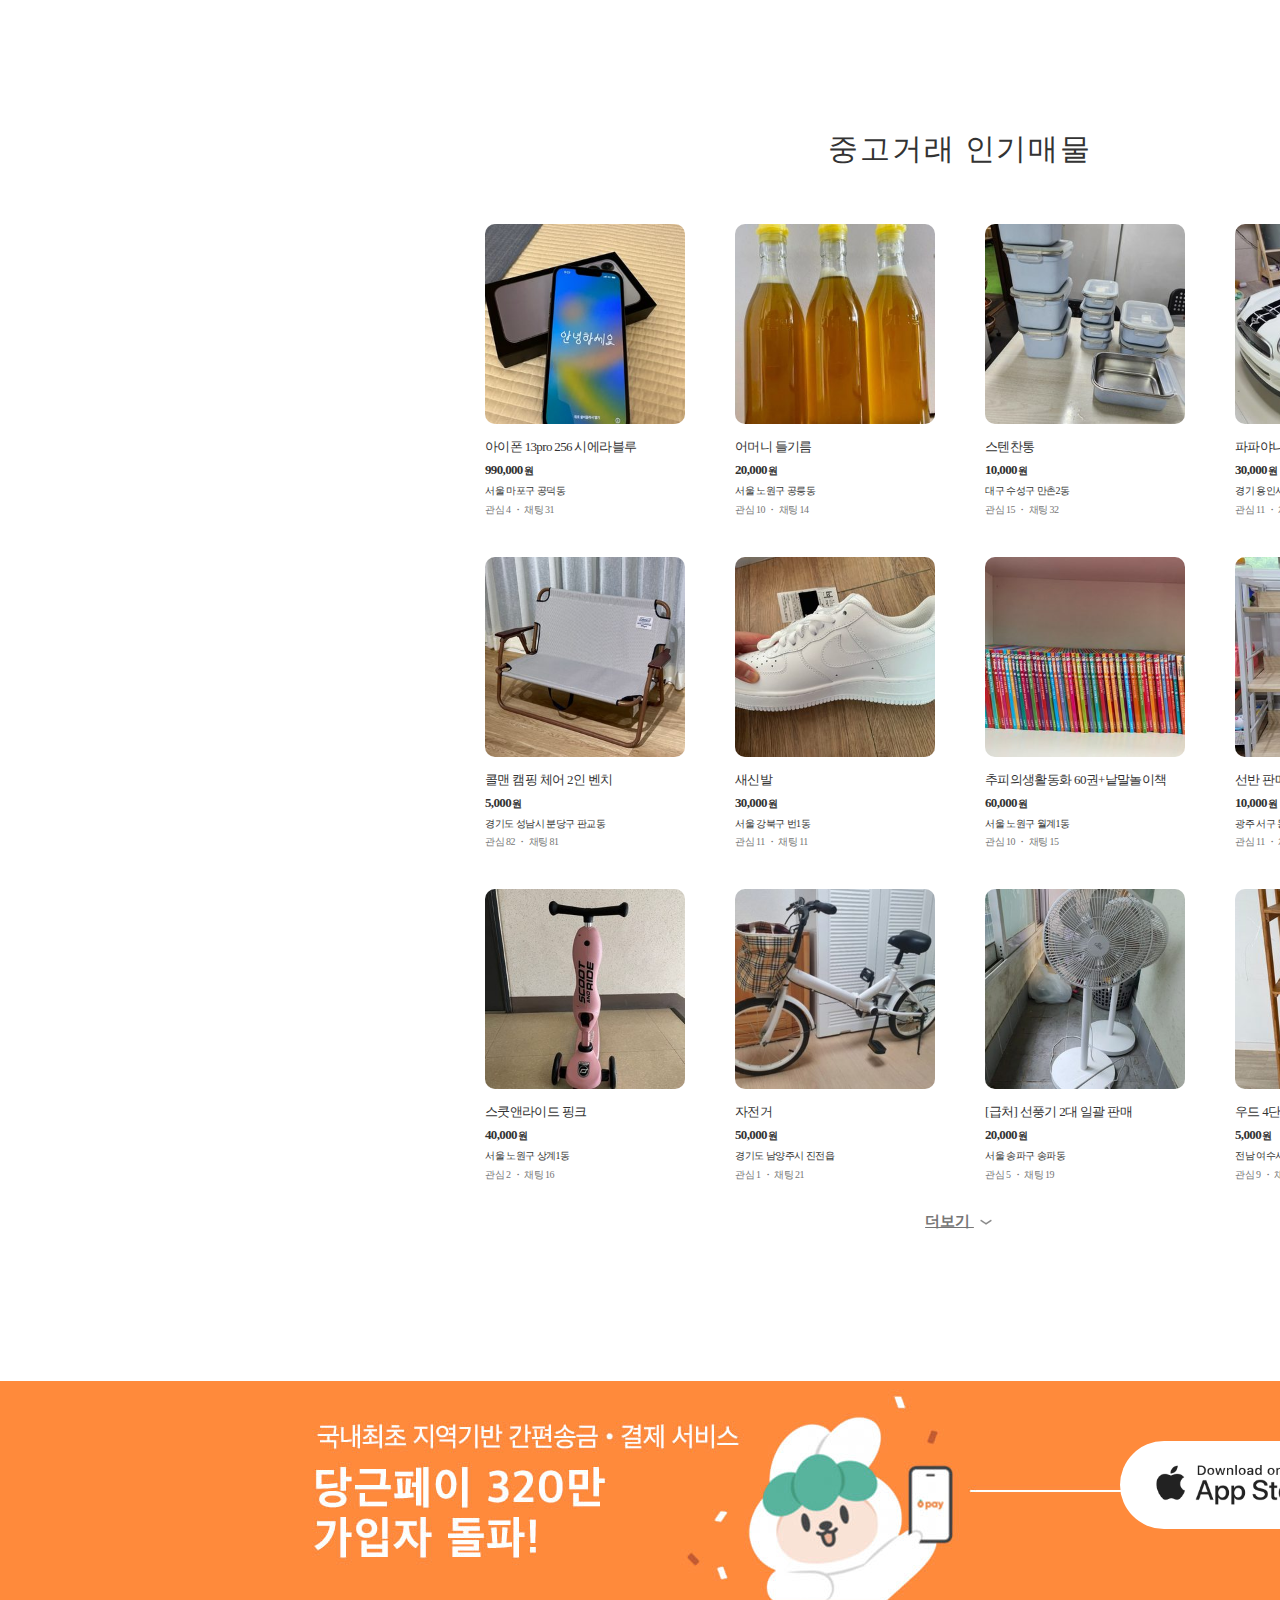
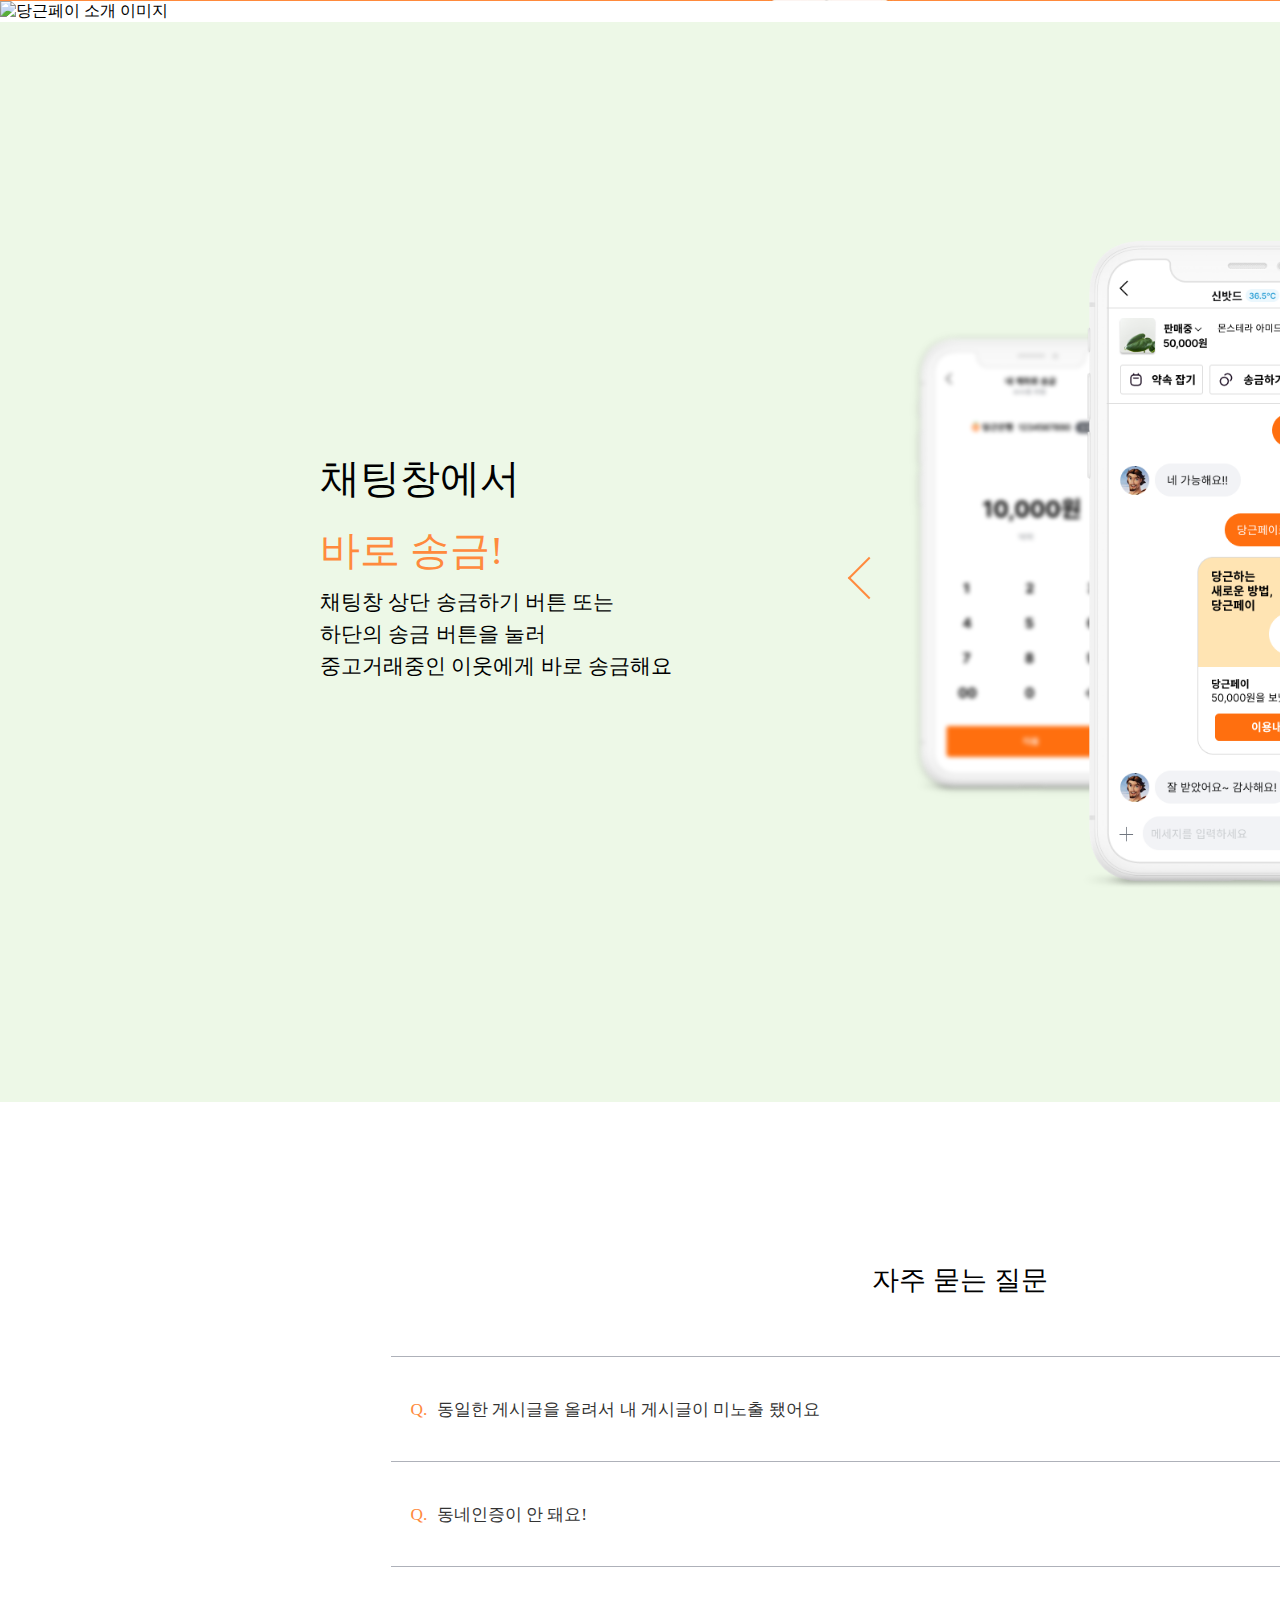
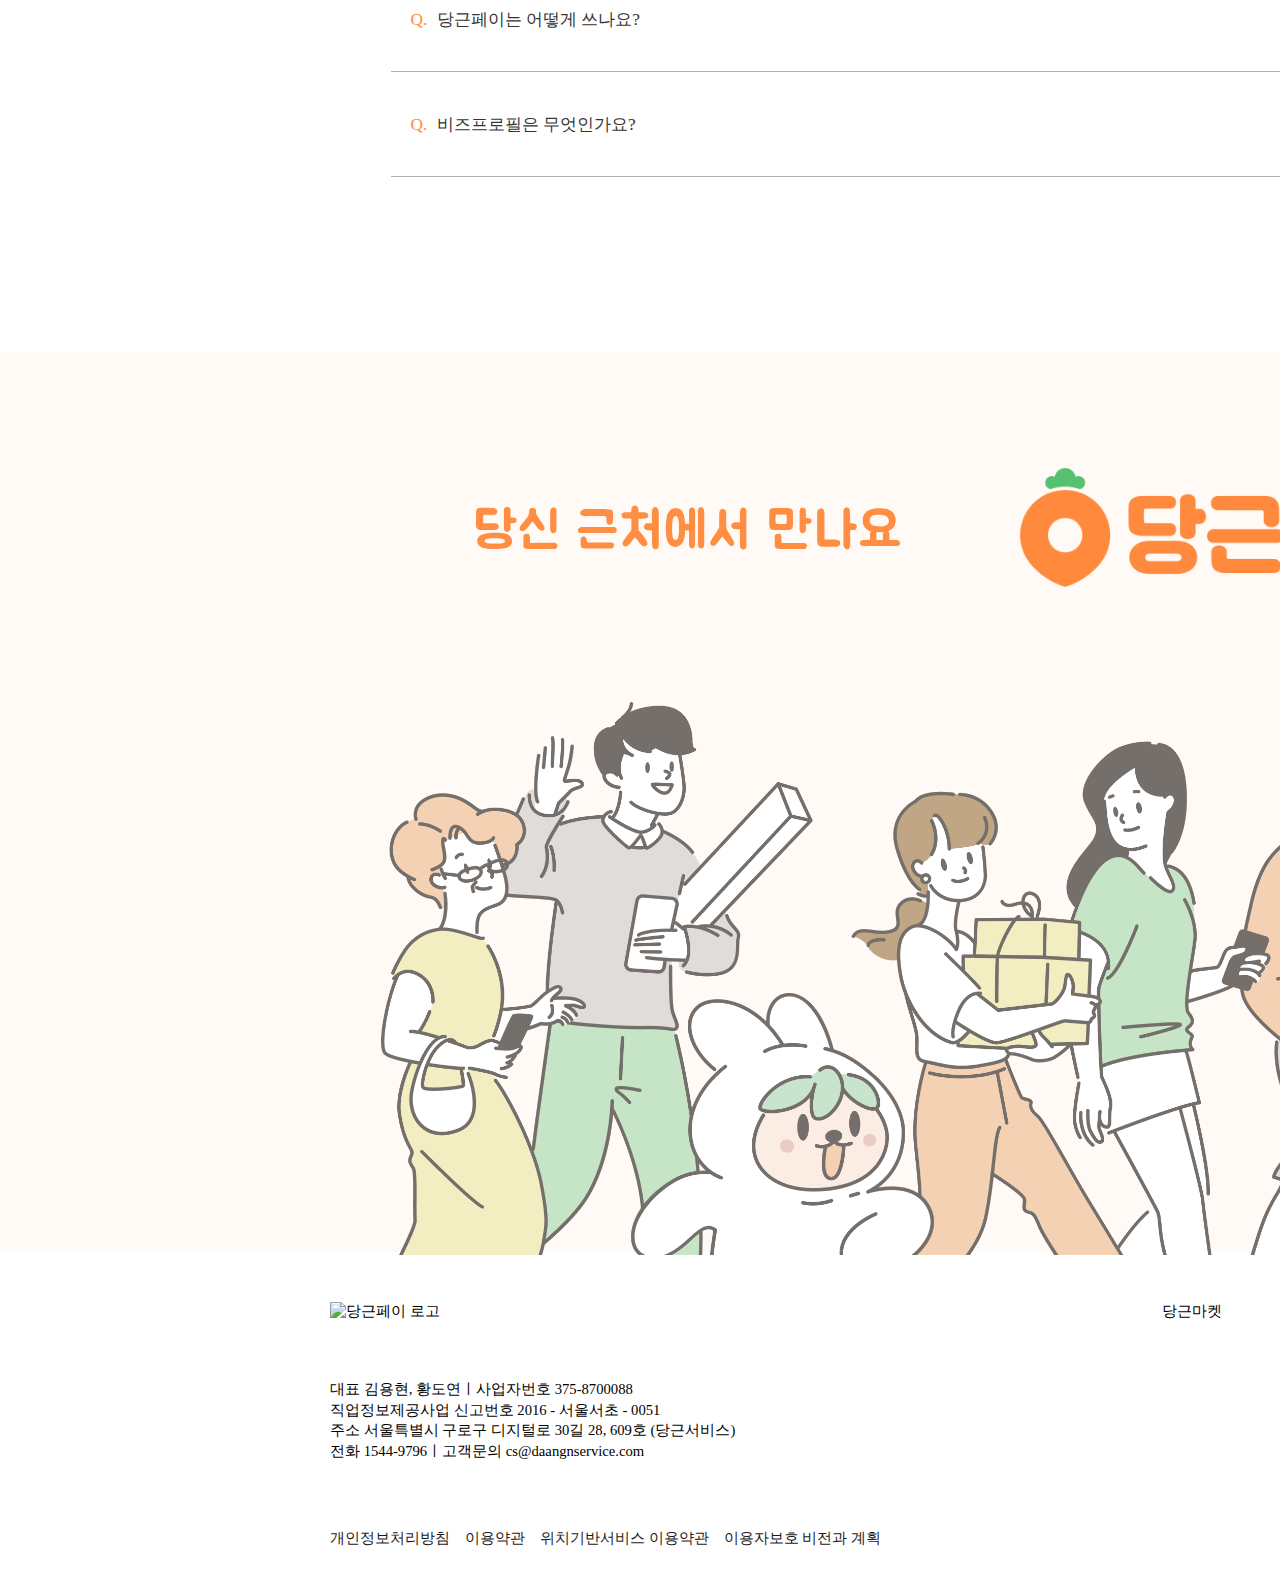
==== commit 707ecd37: "Add files via upload" ====
--- a/index.html
+++ b/index.html
@@ -344,9 +344,8 @@
   <!-- // 배너 section -->
   
   <main id="container">
-    <!-- <h2 class="blind">본문 내용</h2> -->
     <section class="contents">
-      <!-- <h3 class="blind">인기검색어</h3> -->
+      <h2 class="blind">인기검색어, 중고거래 섹션</h2>
       <!-- 인기검색어 -->
       <article class="popular_search_words">
         <h2 class="title_psw"><a href="sub3.html" target="_blank">인기검색어</a></h2>
@@ -400,7 +399,7 @@
   
       <!-- 중고거래 인기매물 -->
       <article class="sec_hand_transaction">
-        <h2><a href="sub3.html" target="_blank">중고거래 인기매물</a></h4>
+        <h2><a href="sub3.html" target="_blank">중고거래 인기매물</a></h2>
         <div class="wrap_sht">
           <!-- 중고거래 인기매물 첫번째 줄 시작 -->
           <ul class="list_row_sht">
@@ -693,7 +692,7 @@
   
       <!-- 띠배너 -->
       <article class="banner_line_img">
-        <h2 class="blind">당근페이 320만 가입자 돌파 배너</h4>
+        <h2 class="blind">당근페이 320만 가입자 돌파 배너</h2>
         <img src="images/index/source/images/banner_12.jpg" alt="띠배너"/>
         <div class="button_img button_img_1">
           <img src="images/index/source/images/button_appstore.png" alt="앱스토어"/>
@@ -733,7 +732,7 @@
           </div>
           <!-- 당근페이 텍스트 -->
           <div class="pay-detail-txt">
-            <p class="pay-title">채팅창에서 <span>바로 송금</span></p>
+            <p class="pay-title">채팅창에서 <br><span>바로 송금!</span></p>
             <p class="pay-subtitle">채팅창 상단 송금하기 버튼 또는 <br>
                 하단의 송금 버튼을 눌러<br>
                 중고거래중인 이웃에게 바로 송금해요
--- a/css/index.css
+++ b/css/index.css
@@ -681,7 +681,7 @@
 }
 
 /* '중고거래인기매물 메인 텍스트 서식*/
-article.sec_hand_transaction h4 {
+article.sec_hand_transaction h2 {
 margin-bottom: 50px; /*타이틀과 픽토그램 간 마진 조절*/
 color: #191919;
 font-family: 'GmarketSansBold';
